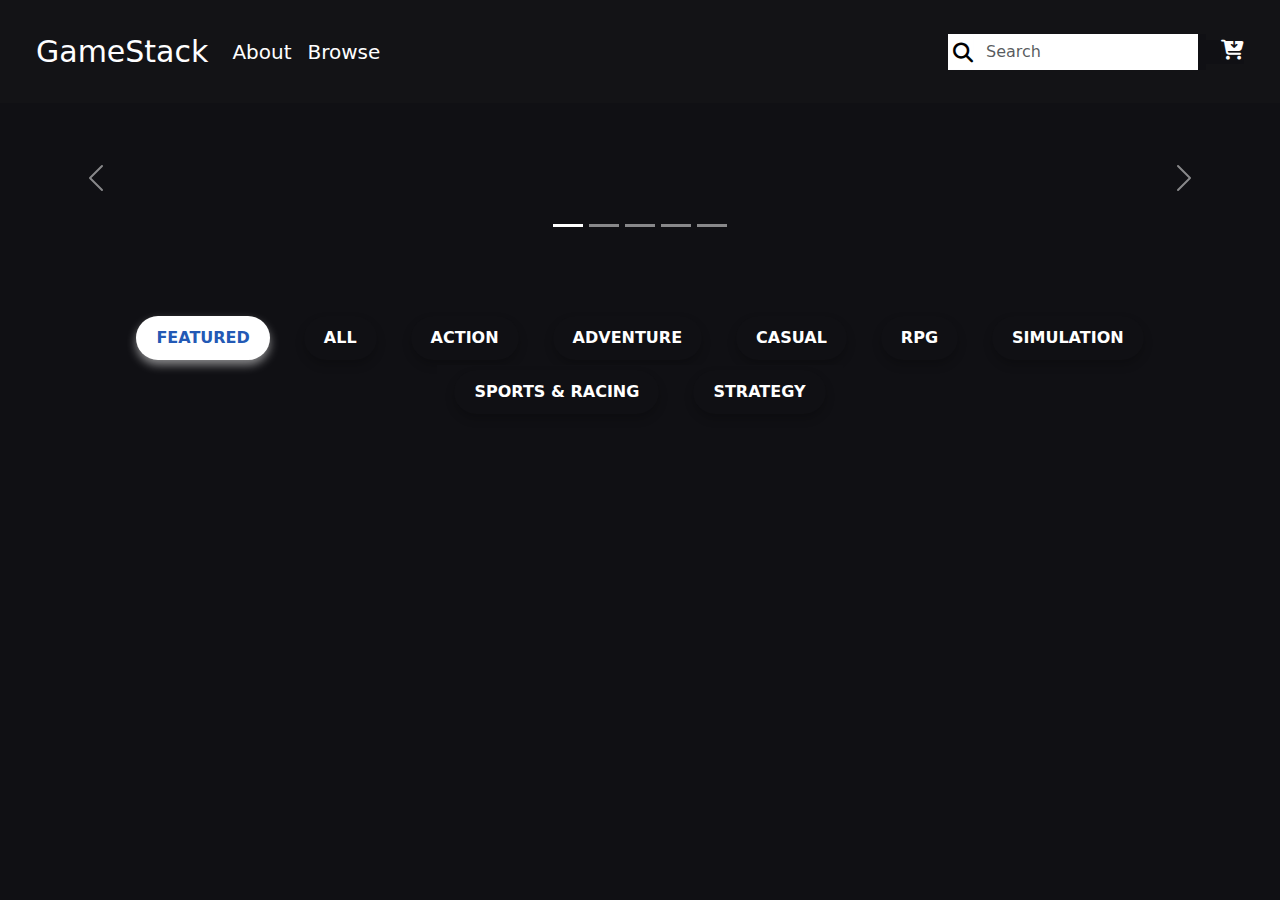
==== index.html @ 1883fba8 "Categories Navbar Completed" ====
<!DOCTYPE html>
<html lang="en">
<head>
    <meta charset="UTF-8">
    <meta name="viewport" content="width=device-width, initial-scale=1.0">
    <title>GameStack</title>
    <link rel="stylesheet" href="CSS/style.css">
    <link rel="stylesheet" href="CSS/media.css">
    <link href="https://cdn.jsdelivr.net/npm/bootstrap@5.3.3/dist/css/bootstrap.min.css" rel="stylesheet">
    <link rel="stylesheet" href="https://cdnjs.cloudflare.com/ajax/libs/font-awesome/6.7.2/css/all.min.css">

</head>
<body>
    <header>
        <div class="container-fluid">
            <div class="row">
                <div class="col-12 px-0">
                    <nav class="navbar navbar-expand-lg p-4">
                        <div class="container-fluid" id="nav-container">
                            <a class="navbar-brand" id="logo" href="#">GameStack</a>
                            <button class="navbar-toggler" type="button" data-bs-toggle="collapse" data-bs-target="#navbarSupportedContent">
                                <span><i class="fa-solid fa-bars"></i></span>
                            </button>
                            <div class="collapse navbar-collapse" id="navbarSupportedContent">
                                <ul class="navbar-nav me-auto mb-2 mb-lg-0">
                                    <li class="nav-item">
                                        <a class="nav-link" href="#">About</a>
                                    </li>
                                    <li class="nav-item">
                                        <a class="nav-link" href="#">Browse</a>
                                    </li>
                                </ul>
                                <ul class="navbar-nav ms-auto mb-2 mb-lg-0 d-flex align-items-center" id="nav-right">
                                    <li class="nav-item">
                                        <form class="d-flex" role="search">
                                            <button id="search-icon"><i class="fa-solid fa-magnifying-glass mt-2"></i></button>
                                            <input id="search-bar" class="form-control me-2" type="search" placeholder="Search">
                                        </form>
                                    </li>
                                    <li class="nav-item custom-cart-icon">
                                        <i class="fa-solid fa-cart-arrow-down" id="cart-icon"></i>
                                    </li>
                                </ul>
                            </div>
                        </div>
                    </nav>
                </div>
            </div>
        </div>
    </header>  
    <section>
        <div class="container-fluid px-0 pb-5">
            <div id="carouselExampleIndicators" class="carousel slide" data-bs-ride="carousel">
                <div class="carousel-indicators">
                    <button type="button" data-bs-target="#carouselExampleIndicators" data-bs-slide-to="0" class="active"></button>
                    <button type="button" data-bs-target="#carouselExampleIndicators" data-bs-slide-to="1" ></button>
                    <button type="button" data-bs-target="#carouselExampleIndicators" data-bs-slide-to="2" ></button>
                    <button type="button" data-bs-target="#carouselExampleIndicators" data-bs-slide-to="3" ></button>
                    <button type="button" data-bs-target="#carouselExampleIndicators" data-bs-slide-to="4" ></button>
                </div>
                <div class="carousel-inner">
                    <div class="carousel-item active">
                        <video src="Media/Videos/Uncharted4.mp4" class="d-block w-100" autoplay muted loop></video>
                    </div>
                    <div class="carousel-item">
                        <video src="Media/Videos/Cyberpunk_2077.mp4" class="d-block w-100" autoplay muted loop></video>
                    </div>
                    <div class="carousel-item">
                        <video src="Media/Videos/GOW_Ragnarok.mp4" class="d-block w-100" autoplay muted loop></video>
                    </div>
                    <div class="carousel-item">
                        <video src="Media/Videos/Last_Of_Us_2.mp4" class="d-block w-100" autoplay muted loop></video>
                    </div>
                    <div class="carousel-item">
                        <img src="Media/Images/GTA6.png" class="d-block w-100" alt="GTA 6 Image">
                    </div>
                </div>
                <button class="carousel-control-prev" type="button" data-bs-target="#carouselExampleIndicators" data-bs-slide="prev">
                    <span class="carousel-control-prev-icon" aria-hidden="true"></span>
                    <span class="visually-hidden">Previous</span>
                </button>
                <button class="carousel-control-next" type="button" data-bs-target="#carouselExampleIndicators" data-bs-slide="next">
                    <span class="carousel-control-next-icon" aria-hidden="true"></span>
                    <span class="visually-hidden">Next</span>
                </button>
            </div>
        </div>
    </section>  
    <nav class="navbar2">
        <div class="container-fluid">
            <div class="container">
                <div class="row justify-content-center">
                    <div class="col-auto">
                        <button class="nav-button active">FEATURED</button>
                    </div>
                    <div class="col-auto">
                        <button class="nav-button">ALL</button>
                    </div>
                    <div class="col-auto">
                        <button class="nav-button">ACTION</button>
                    </div>
                    <div class="col-auto">
                        <button class="nav-button">ADVENTURE</button>
                    </div>
                    <div class="col-auto">
                        <button class="nav-button">CASUAL</button>
                    </div>
                    <div class="col-auto">
                        <button class="nav-button">RPG</button>
                    </div>
                    <div class="col-auto">
                        <button class="nav-button">SIMULATION</button>
                    </div>
                    <div class="col-auto">
                        <button class="nav-button">SPORTS & RACING</button>
                    </div>
                    <div class="col-auto">
                        <button class="nav-button">STRATEGY</button>
                    </div>
                </div>
            </div>
        </div>
    </nav>    
</body>

<script src="https://cdn.jsdelivr.net/npm/@popperjs/core@2.11.8/dist/umd/popper.min.js"></script>
<script src="https://cdn.jsdelivr.net/npm/bootstrap@5.3.3/dist/js/bootstrap.min.js"></script>
</html>
---- CSS/style.css ----
*{
    margin: 0;
    padding: 0;
    box-sizing: border-box;
    background-color:#101014 ;
}

body{
    background-color: #101014;
}

.navbar{
    background-color: #131316;
    color:#FEFEFF;
}

#nav-container {
    background-color: #131316; 
    color: #FEFEFF; 
}

#navbarSupportedContent{
    background-color: #131316;
}

#navbarSupportedContent a{ 
    background-color: #131316;
}

.navbar a{
    color:#FEFEFF;
    font-size: 20px;
}

#nav-right{
    background-color: #131316;
}

/* .navbar-toggler.active {
    background-color: #333; 
    border: solid 1px #FEFEFF !important;
    border-radius: 5px; 
} */

.navbar-toggler i {
    color: #FEFEFF; 
}

form i{
    background-color: white;
}

form button{
    background-color: white;
}

#cart-icon{
    font-size: 20px;
    background-color: #131316;
    margin-left: 15px;
}

#logo{
    font-size: 30px;
    background-color: #131316;
}

#search-icon{
    font-size: 20px;
    border: solid 1px #FEFEFF;
    padding-bottom: 1px;
    padding-left: 4px;
}
#search-bar{
    border-radius: 0px;
    border: none;
}

.carousel-indicators {
    background: none; 
}

.navbar2 {
    padding: 10px 0;
}

.navbar2 .nav-button {
    border: none;
    border-radius: 50px;
    padding: 10px 20px;
    margin: 5px;
    color: white;
    font-weight: bold;
    cursor: pointer;
    box-shadow: 0px 5px 10px rgba(0, 0, 0, 0.2); 
    transition: all 0.3s ease;
}

.navbar2 .nav-button.active {
    background: white;
    color: #2359b5;
    box-shadow: 0px 5px 10px rgba(255, 255, 255, 0.5); 
}

.navbar2 .nav-button:hover {
    transform: scale(1.1); 
    box-shadow: 0px 8px 15px rgba(0, 0, 0, 0.3); 
}
---- CSS/media.css ----
@media (max-width: 991px) {
    .navbar-nav {
        display: flex;
        justify-content: space-between;
        width: 100%;
    }

    .custom-cart-icon {
        position: absolute;
        right: 20px; 
        top: 50%; 
        transform: translateY(-50%); 
    }

    .navbar-collapse {
        width: 100%;
    }

    #cart-icon {
        padding-top: 42px;
        padding-right: 28px;
        font-size: 20px;
    }
}
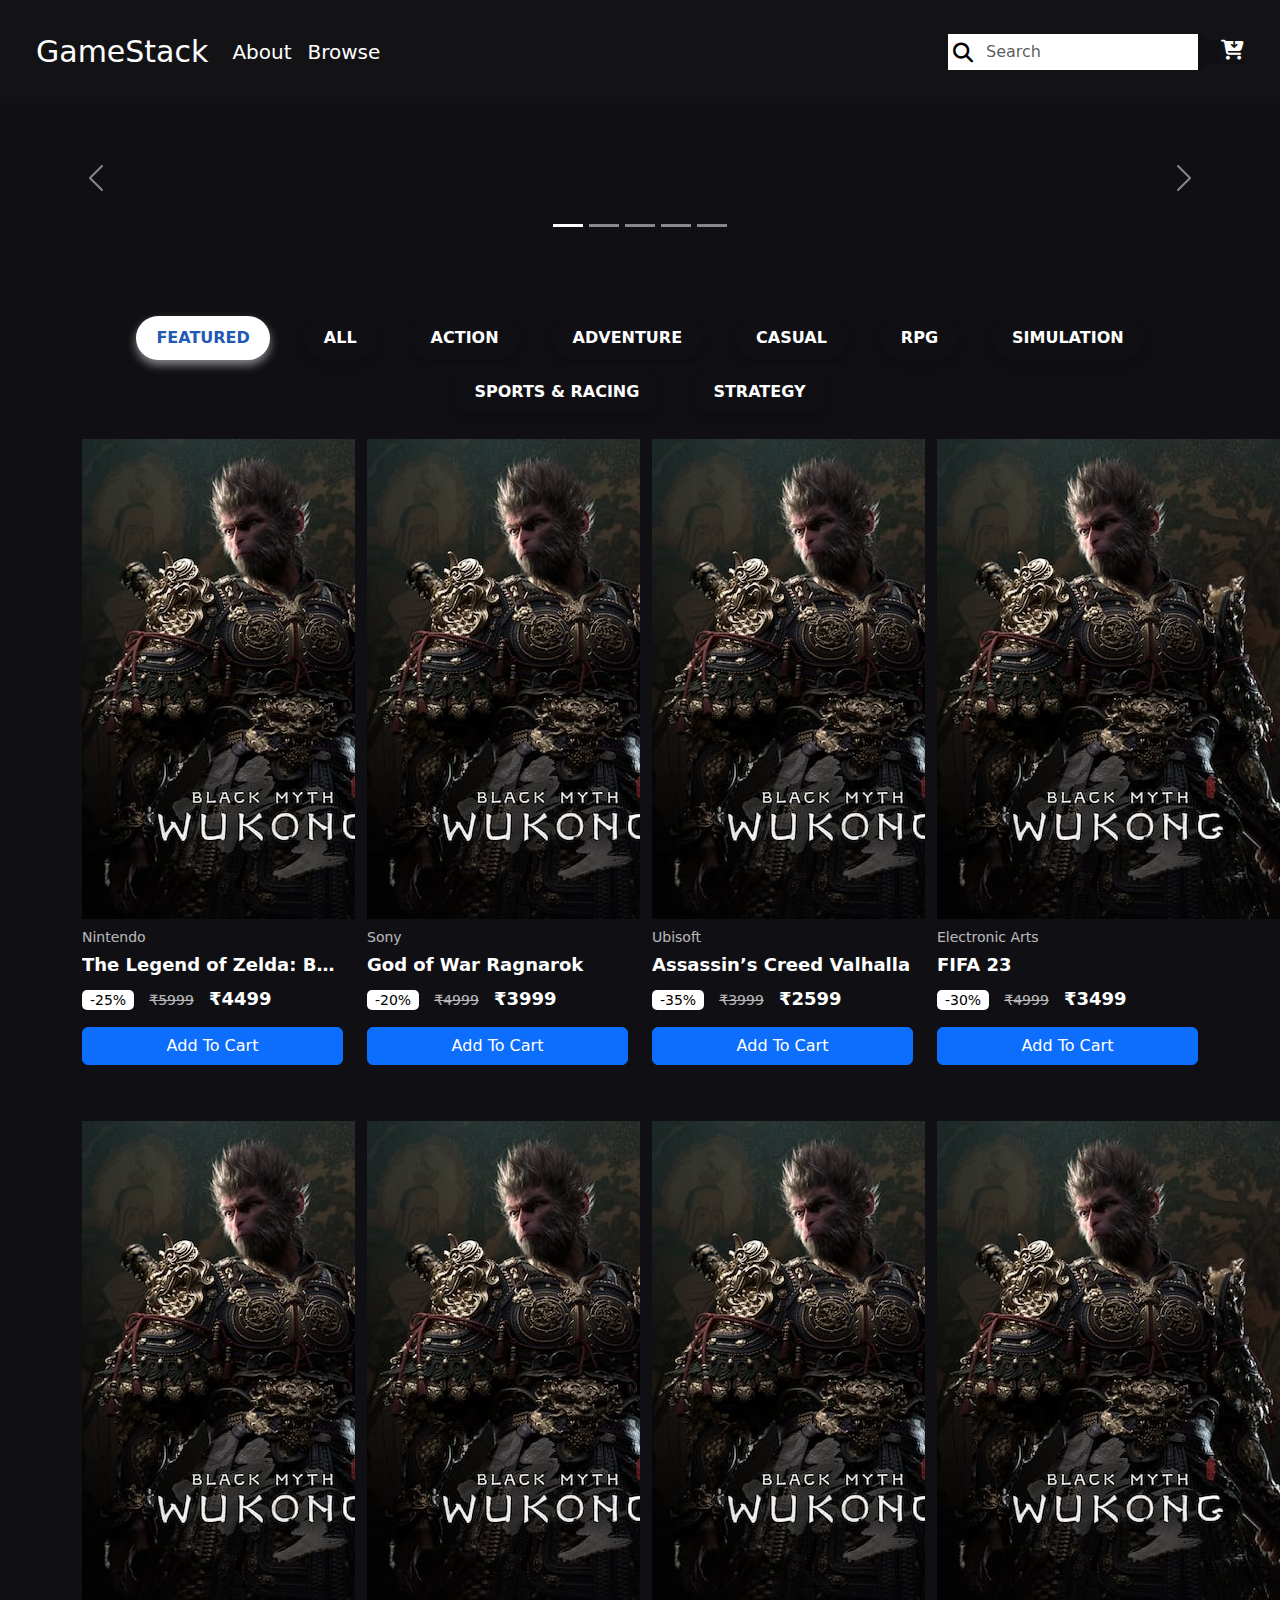
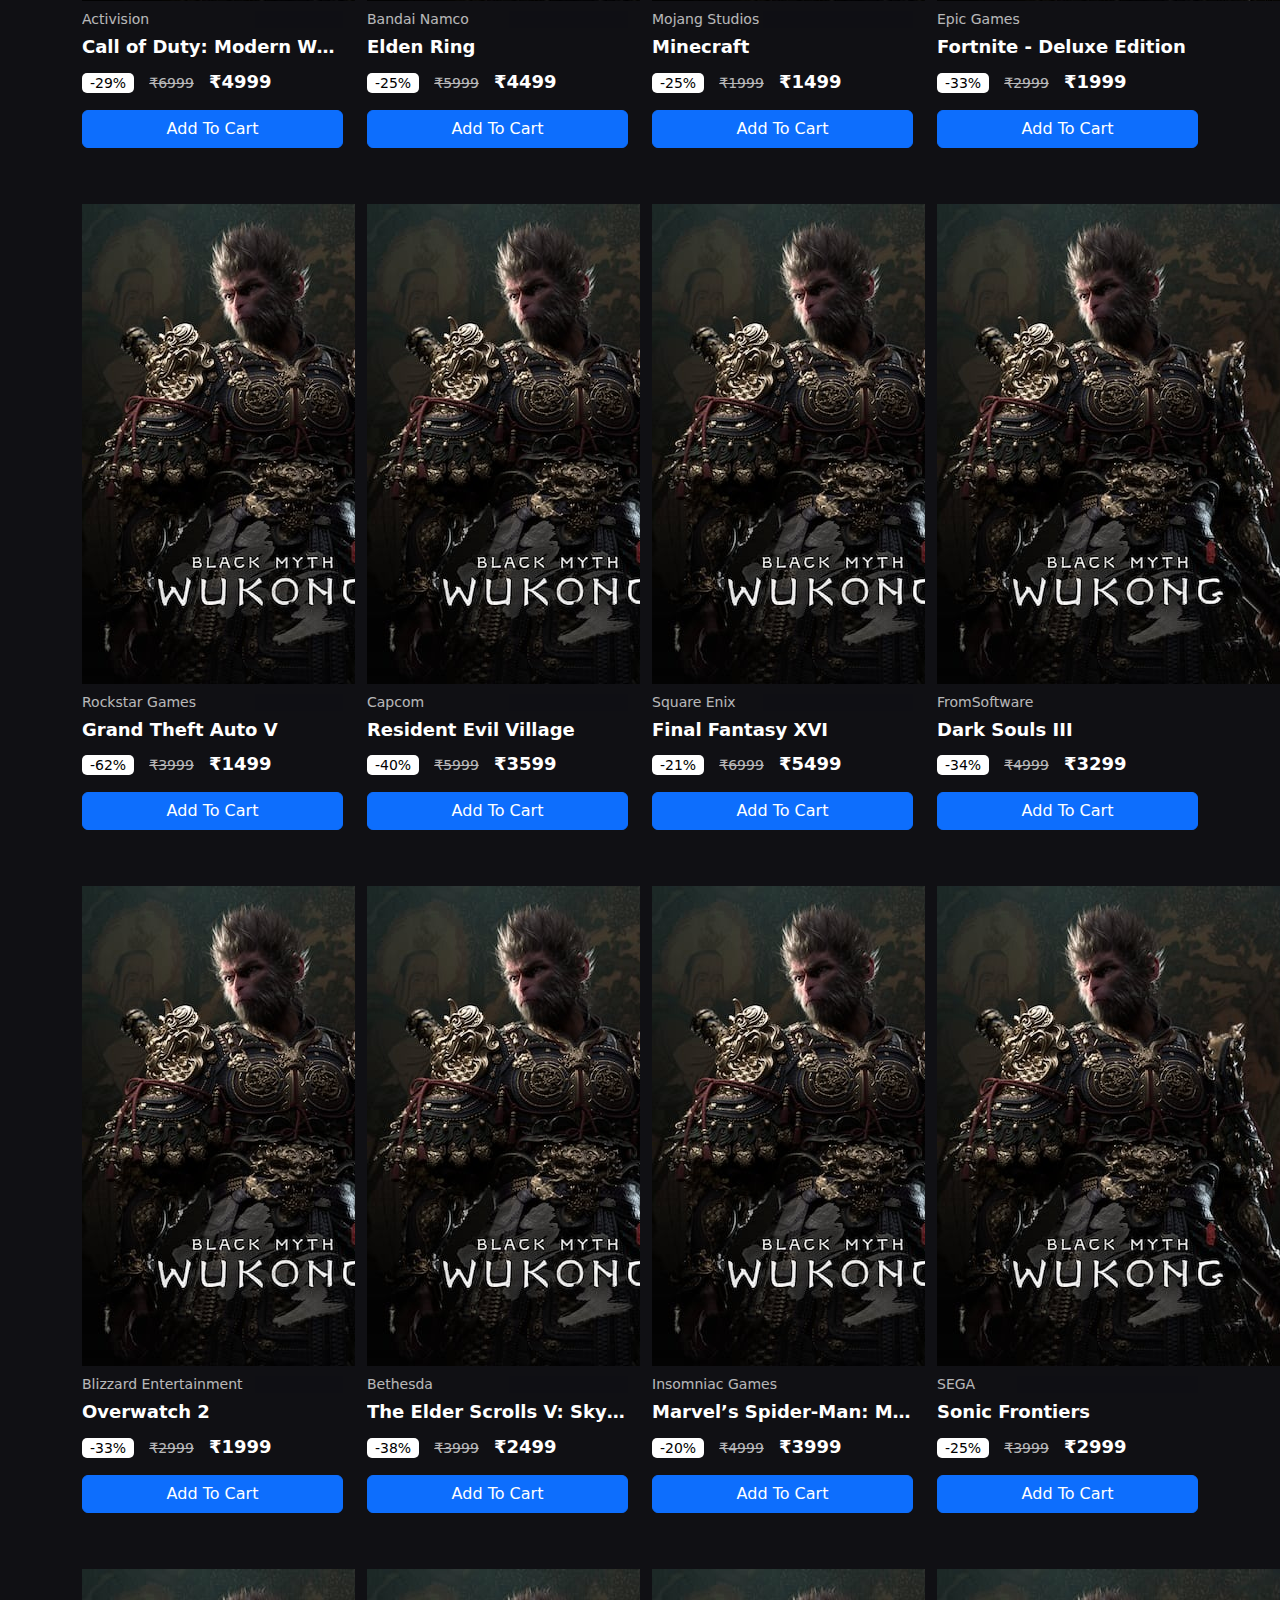
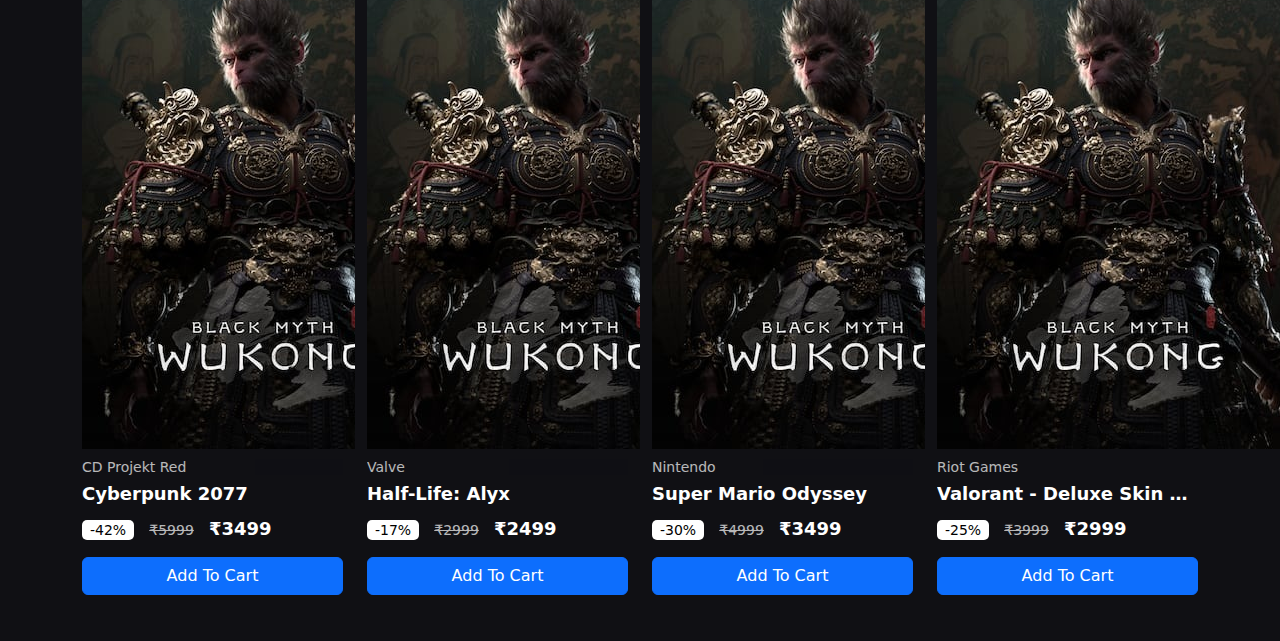
==== commit 1020bc8e: "Game cards added" ====
--- a/index.html
+++ b/index.html
@@ -121,8 +121,31 @@
             </div>
         </div>
     </nav>    
+    <main>
+        <div class="container-fluid">
+            <div class="container bg-light">
+                <div class="row justify-content-sm-start justify-content-center" id="game-cards-container">
+                    <!-- <div class="col-lg-3 col-sm-6 col-12 game-card">
+                        <img src="Media/Images/game1.jpg" alt="Black Myth Wukong Image" class="game-image">
+                        <h5 class="game-company">Game Science</h5>
+                        <h3 class="game-title">Black Myth Wukong is so bad game gendu</h3>
+                        <div class="price-info">
+                            <span class="discount-percentage">-50%</span>
+                            <span class="original-price">₹5,000</span>
+                            <span class="current-price">₹2,500</span>
+                        </div>
+                        <p>
+                            <button class="btn btn-primary btn-add-to-cart">Add To Cart</button>
+                        </p>
+                    </div> -->
+                </div> 
+            </div>
+        </div>
+    </main>
 </body>
 
 <script src="https://cdn.jsdelivr.net/npm/@popperjs/core@2.11.8/dist/umd/popper.min.js"></script>
 <script src="https://cdn.jsdelivr.net/npm/bootstrap@5.3.3/dist/js/bootstrap.min.js"></script>
+<script src="Data/items.js"></script>
+<script src="Script/script.js"></script>
 </html>--- a/CSS/style.css
+++ b/CSS/style.css
@@ -105,4 +105,66 @@
 .navbar2 .nav-button:hover {
     transform: scale(1.1); 
     box-shadow: 0px 8px 15px rgba(0, 0, 0, 0.3); 
-}+}
+
+.game-card {
+    text-align: left;
+    margin-bottom: 20px;
+    color: white;
+    padding: 10px;
+}
+
+.game-image {
+    width: 100%;
+    border-radius: 5px;
+}
+
+.game-company {
+    font-size: 14px;
+    opacity: 0.7;
+    margin-top: 10px;
+}
+
+.game-title {
+    white-space: nowrap;
+    font-size: 18px;
+    font-weight: 600;
+    overflow: hidden;
+    text-overflow: ellipsis;
+    margin: 5px 0;
+}
+
+.price-info {
+    margin-top: 10px;
+}
+
+.discount-percentage {
+    background-color: #ffffff;
+    color: rgb(0, 0, 0);
+    padding: 2px 8px;
+    border-radius: 5px;
+    font-size: 14px;
+    margin-right: 10px;
+}
+
+.original-price {
+    font-size: 14px;
+    opacity: 0.7;
+    margin-right: 10px;
+    text-decoration: line-through;
+}
+
+.current-price {
+    font-size: 18px;
+    font-weight: 700;
+}
+
+.btn-add-to-cart {
+    margin-top: 15px;
+    padding: 10px;
+    border-radius: 5px;
+    width: 100%; /* Makes the button take the full width */
+    text-align: center;
+    font-size: 16px;
+    font-weight: bold;
+}
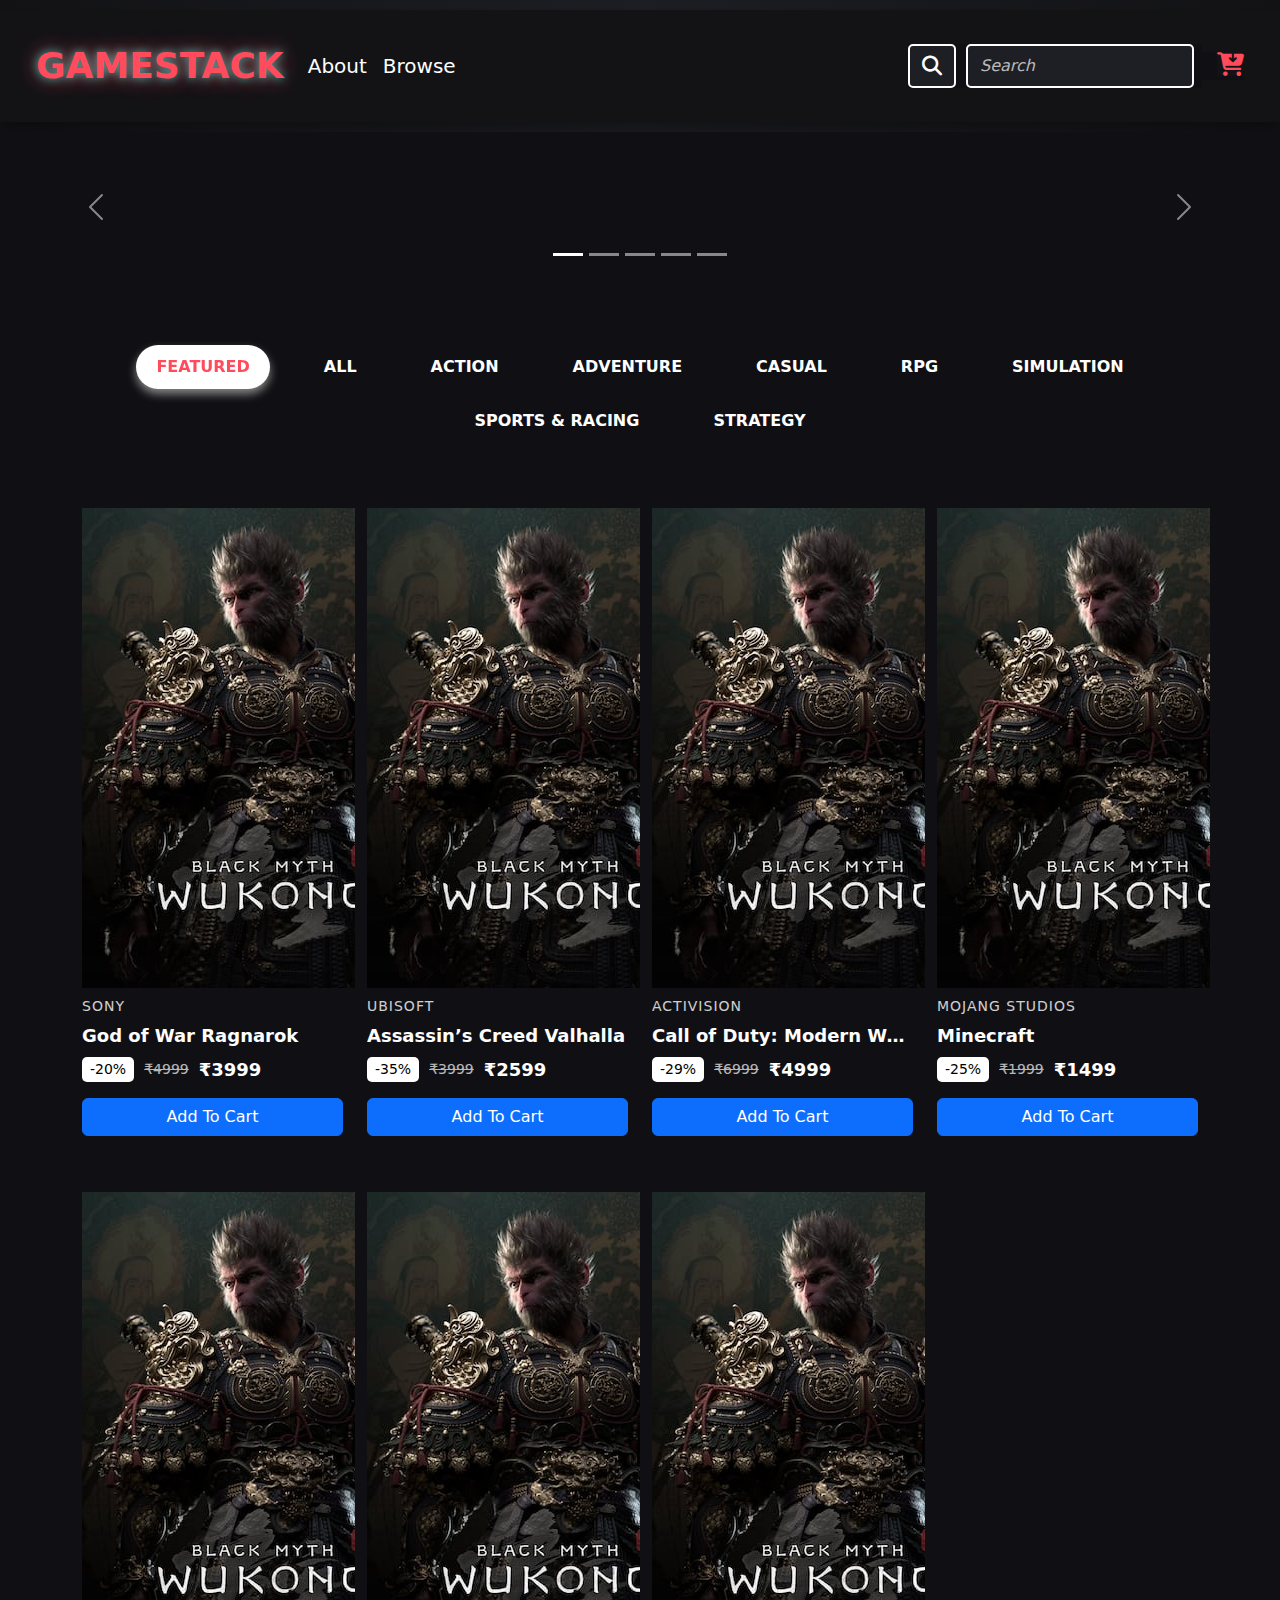
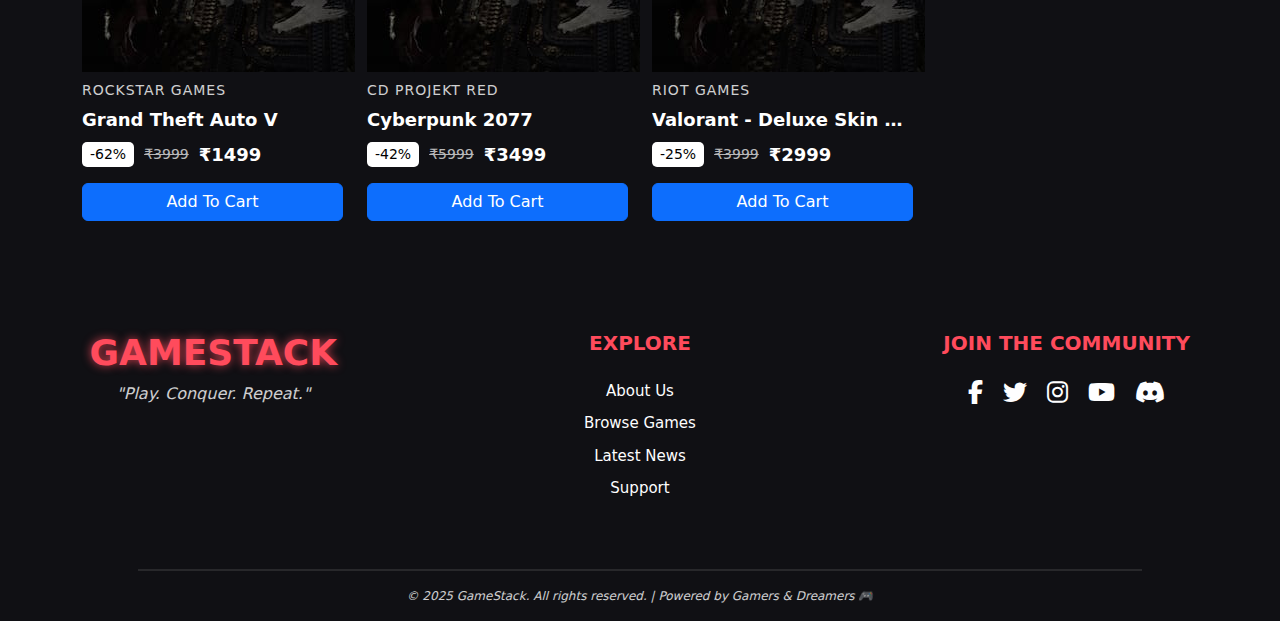
==== commit 27532add: "CSS upgraded" ====
--- a/index.html
+++ b/index.html
@@ -17,7 +17,7 @@
                 <div class="col-12 px-0">
                     <nav class="navbar navbar-expand-lg p-4">
                         <div class="container-fluid" id="nav-container">
-                            <a class="navbar-brand" id="logo" href="#">GameStack</a>
+                            <a class="navbar-brand" id="logo" href="#">GAMESTACK</a>
                             <button class="navbar-toggler" type="button" data-bs-toggle="collapse" data-bs-target="#navbarSupportedContent">
                                 <span><i class="fa-solid fa-bars"></i></span>
                             </button>
@@ -33,7 +33,7 @@
                                 <ul class="navbar-nav ms-auto mb-2 mb-lg-0 d-flex align-items-center" id="nav-right">
                                     <li class="nav-item">
                                         <form class="d-flex" role="search">
-                                            <button id="search-icon"><i class="fa-solid fa-magnifying-glass mt-2"></i></button>
+                                            <i class="fa-solid fa-magnifying-glass"></i>
                                             <input id="search-bar" class="form-control me-2" type="search" placeholder="Search">
                                         </form>
                                     </li>
@@ -76,11 +76,11 @@
                     </div>
                 </div>
                 <button class="carousel-control-prev" type="button" data-bs-target="#carouselExampleIndicators" data-bs-slide="prev">
-                    <span class="carousel-control-prev-icon" aria-hidden="true"></span>
+                    <span class="carousel-control-prev-icon bg-transparent" aria-hidden="true"></span>
                     <span class="visually-hidden">Previous</span>
                 </button>
                 <button class="carousel-control-next" type="button" data-bs-target="#carouselExampleIndicators" data-bs-slide="next">
-                    <span class="carousel-control-next-icon" aria-hidden="true"></span>
+                    <span class="carousel-control-next-icon bg-transparent" aria-hidden="true"></span>
                     <span class="visually-hidden">Next</span>
                 </button>
             </div>
@@ -91,31 +91,31 @@
             <div class="container">
                 <div class="row justify-content-center">
                     <div class="col-auto">
-                        <button class="nav-button active">FEATURED</button>
+                        <button class="nav-button active" id="featured">FEATURED</button>
                     </div>
                     <div class="col-auto">
-                        <button class="nav-button">ALL</button>
+                        <button class="nav-button" id="all">ALL</button>
                     </div>
                     <div class="col-auto">
-                        <button class="nav-button">ACTION</button>
+                        <button class="nav-button" id="action">ACTION</button>
                     </div>
                     <div class="col-auto">
-                        <button class="nav-button">ADVENTURE</button>
+                        <button class="nav-button" id="adventure">ADVENTURE</button>
                     </div>
                     <div class="col-auto">
-                        <button class="nav-button">CASUAL</button>
+                        <button class="nav-button" id="casual">CASUAL</button>
                     </div>
                     <div class="col-auto">
-                        <button class="nav-button">RPG</button>
+                        <button class="nav-button" id="rpg">RPG</button>
                     </div>
                     <div class="col-auto">
-                        <button class="nav-button">SIMULATION</button>
+                        <button class="nav-button" id="simulation">SIMULATION</button>
                     </div>
                     <div class="col-auto">
-                        <button class="nav-button">SPORTS & RACING</button>
+                        <button class="nav-button" id="sports">SPORTS & RACING</button>
                     </div>
                     <div class="col-auto">
-                        <button class="nav-button">STRATEGY</button>
+                        <button class="nav-button" id="strategy">STRATEGY</button>
                     </div>
                 </div>
             </div>
@@ -142,6 +142,48 @@
             </div>
         </div>
     </main>
+    <footer class="footer">
+        <div class="container-fluid">
+            <div class="row text-center py-4">
+                <!-- Logo and Tagline -->
+                <div class="col-lg-4 col-md-6 mb-4">
+                    <h1 class="footer-logo">GameStack</h1>
+                    <p class="tagline">"Play. Conquer. Repeat."</p>
+                </div>
+    
+                <!-- Navigation Links -->
+                <div class="col-lg-4 col-md-6 mb-4">
+                    <h5 class="footer-heading">Explore</h5>
+                    <ul class="footer-links list-unstyled">
+                        <li><a href="#">About Us</a></li>
+                        <li><a href="#">Browse Games</a></li>
+                        <li><a href="#">Latest News</a></li>
+                        <li><a href="#">Support</a></li>
+                    </ul>
+                </div>
+    
+                <!-- Social Media -->
+                <div class="col-lg-4 col-md-12 mb-4">
+                    <h5 class="footer-heading">Join the Community</h5>
+                    <div class="social-icons d-flex justify-content-center">
+                        <a href="#"><i class="fab fa-facebook-f"></i></a>
+                        <a href="#"><i class="fab fa-twitter"></i></a>
+                        <a href="#"><i class="fab fa-instagram"></i></a>
+                        <a href="#"><i class="fab fa-youtube"></i></a>
+                        <a href="#"><i class="fab fa-discord"></i></a>
+                    </div>
+                </div>
+            </div>
+            <!-- Separator -->
+            <div class="footer-separator"></div>
+            <!-- Copyright -->
+            <div class="row text-center pt-3">
+                <div class="col-12">
+                    <p class="copyright">© 2025 GameStack. All rights reserved. | Powered by Gamers & Dreamers 🎮</p>
+                </div>
+            </div>
+        </div>
+    </footer>
 </body>
 
 <script src="https://cdn.jsdelivr.net/npm/@popperjs/core@2.11.8/dist/umd/popper.min.js"></script>
--- a/CSS/style.css
+++ b/CSS/style.css
@@ -7,11 +7,23 @@
 
 body{
     background-color: #101014;
+    font-family: 'Orbitron', sans-serif;
+    color: #FEFEFF;
+    overflow-x: hidden;
+}
+
+header {
+    background: linear-gradient(90deg, #131316, #1d1f24, #131316); /* Gradient background */
+    box-shadow: 0px 10px 20px rgba(0, 0, 0, 0.7); /* Shadow for depth */
+    padding: 10px 0; /* Space around header */
+    top: 0;
+    z-index: 1000; /* Ensure it stays on top */
 }
 
 .navbar{
     background-color: #131316;
     color:#FEFEFF;
+    box-shadow: 0 8px 15px rgba(0, 0, 0, 0.4);
 }
 
 #nav-container {
@@ -30,50 +42,116 @@
 .navbar a{
     color:#FEFEFF;
     font-size: 20px;
+    transition: color 0.3s ease, text-shadow 0.3s ease;
+}
+
+.navbar a:hover {
+    color: #ff4b5c;
+    text-shadow: 0 0 10px rgba(255, 75, 92, 0.8);
 }
 
 #nav-right{
     background-color: #131316;
 }
 
-/* .navbar-toggler.active {
+.navbar-toggler.active {
     background-color: #333; 
     border: solid 1px #FEFEFF !important;
     border-radius: 5px; 
-} */
+}
 
 .navbar-toggler i {
     color: #FEFEFF; 
-}
-
-form i{
-    background-color: white;
-}
-
-form button{
-    background-color: white;
+    transition: transform 0.3s ease;
+}
+
+.navbar-toggler i:hover {
+    transform: rotate(90deg);
 }
 
 #cart-icon{
+    font-size: 24px;
+    background-color: #131316;
+    color: #ff4b5c;
+    transition: transform 0.3s ease, color 0.3s ease;
+    margin-left: 15px;
+}
+
+#cart-icon:hover {
+    color: #00ffea;
+    transform: rotate(15deg);
+}
+
+#logo{
+    font-size: 36px;
+    font-weight: bold;
+    color: #ff4b5c;
+    background-color: #131316;
+    text-shadow: 0 0 20px rgba(255, 75, 92, 0.8), 0 0 10px rgba(0, 255, 234, 0.8);
+    animation: pulse 1.5s infinite; /* Glitch animation */
+}
+
+@keyframes glitch {
+    0% {
+        text-shadow: 2px 2px #00ffea, -2px -2px #ff4b5c;
+    }
+    50% {
+        text-shadow: -2px -2px #00ffea, 2px 2px #ff4b5c;
+    }
+    100% {
+        text-shadow: 2px 2px #00ffea, -2px -2px #ff4b5c;
+    }
+}
+
+form.d-flex {
+    display: flex;
+    align-items: center;
+    gap: 10px; 
+}
+
+form.d-flex .fa-magnifying-glass {
     font-size: 20px;
-    background-color: #131316;
-    margin-left: 15px;
-}
-
-#logo{
-    font-size: 30px;
-    background-color: #131316;
-}
-
-#search-icon{
-    font-size: 20px;
-    border: solid 1px #FEFEFF;
-    padding-bottom: 1px;
-    padding-left: 4px;
-}
-#search-bar{
-    border-radius: 0px;
-    border: none;
+    padding: 10px 12px; 
+    border: 2px solid #FEFEFF;
+    border-radius: 5px;
+    background-color: #1d1f24;
+    color: #FEFEFF;
+    cursor: pointer;
+    transition: background 0.3s ease, transform 0.3s ease, box-shadow 0.3s ease;
+    display: flex;
+    align-items: center;
+    justify-content: center;
+}
+
+
+form.d-flex .fa-magnifying-glass:hover {
+    background-color: #ff4b5c;
+    color: #fff;
+    transform: scale(1.1);
+    box-shadow: 0px 4px 10px rgba(255, 75, 92, 0.7);
+}
+
+#search-bar {
+    border-radius: 5px;
+    border: 2px solid #FEFEFF;
+    background: #1d1f24;
+    color: #FEFEFF;
+    padding: 8px 12px;
+    font-size: 16px;
+    transition: border-color 0.3s ease, box-shadow 0.3s ease;
+    flex-grow: 1; 
+}
+
+#search-bar::placeholder {
+    color: rgba(255, 255, 255, 0.7); 
+    font-style: italic;
+}
+
+#search-bar:focus {
+    outline: none;
+    border-color: #ff4b5c;
+    box-shadow: 0px 0px 10px rgba(255, 75, 92, 0.7);
+    background: #131316;
 }
 
 .carousel-indicators {
@@ -82,6 +160,9 @@
 
 .navbar2 {
     padding: 10px 0;
+    position: sticky;
+    top: 0;
+    z-index: 1000;
 }
 
 .navbar2 .nav-button {
@@ -92,19 +173,28 @@
     color: white;
     font-weight: bold;
     cursor: pointer;
-    box-shadow: 0px 5px 10px rgba(0, 0, 0, 0.2); 
     transition: all 0.3s ease;
+    backdrop-filter: blur(5px);
+    /* font-size: 1rem; */
+    /* letter-spacing: 1px; */
+    transition: all 0.3s ease, background 0.3s ease;
 }
 
 .navbar2 .nav-button.active {
     background: white;
-    color: #2359b5;
+    color: #ff4b5c;
     box-shadow: 0px 5px 10px rgba(255, 255, 255, 0.5); 
 }
 
 .navbar2 .nav-button:hover {
-    transform: scale(1.1); 
-    box-shadow: 0px 8px 15px rgba(0, 0, 0, 0.3); 
+    transform: scale(1.1);
+    background: rgba(255, 255, 255, 0.4);
+    box-shadow: 0px 10px 20px rgba(0, 0, 0, 0.4);
+}
+
+main {
+    color: white;
+    padding: 40px 0;
 }
 
 .game-card {
@@ -112,17 +202,28 @@
     margin-bottom: 20px;
     color: white;
     padding: 10px;
+    overflow: hidden;
+    /* box-shadow: 0 8px 15px rgba(0, 0, 0, 0.4); */
+    transition: transform 0.3s ease, box-shadow 0.3s ease;
+}
+
+.game-card:hover {
+    transform: translateY(-10px) scale(1.05);
+    /* box-shadow: 0 12px 20px rgba(0, 0, 0, 0.6); */
 }
 
 .game-image {
     width: 100%;
     border-radius: 5px;
+    border-bottom: 2px solid rgba(255, 255, 255, 0.2);
 }
 
 .game-company {
     font-size: 14px;
-    opacity: 0.7;
+    opacity: 0.8;
     margin-top: 10px;
+    text-transform: uppercase;
+    letter-spacing: 1px;
 }
 
 .game-title {
@@ -131,10 +232,12 @@
     font-weight: 600;
     overflow: hidden;
     text-overflow: ellipsis;
-    margin: 5px 0;
+    margin: 10px 0;
 }
 
 .price-info {
+    display: flex;
+    align-items: center;
     margin-top: 10px;
 }
 
@@ -168,3 +271,91 @@
     font-size: 16px;
     font-weight: bold;
 }
+
+/* Footer Styling */
+.footer {
+    background: linear-gradient(135deg, #131316, #1d1f24);
+    color: #FEFEFF;
+    font-size: 14px;
+    position: relative;
+    overflow: hidden;
+}
+
+.footer-logo {
+    font-size: 36px;
+    font-weight: bold;
+    color: #ff4b5c;
+    text-transform: uppercase;
+    text-shadow: 0 0 10px rgba(255, 75, 92, 0.8);
+    cursor:default;
+}
+
+.tagline {
+    font-size: 16px;
+    color: #fefeff;
+    opacity: 0.8;
+    font-style: italic;
+}
+
+.footer-heading {
+    font-size: 20px;
+    font-weight: bold;
+    margin-bottom: 20px;
+    text-transform: uppercase;
+    color: #ff4b5c;
+    cursor:default;
+}
+
+.footer-links a {
+    color: #FEFEFF;
+    text-decoration: none;
+    display: inline-block;
+    margin: 5px 0;
+    transition: color 0.3s ease, transform 0.3s ease;
+    font-size: 15px;
+}
+
+.footer-links a:hover {
+    color: #ff4b5c;
+    transform: translateX(10px);
+}
+
+.social-icons a {
+    color: #FEFEFF;
+    font-size: 24px;
+    margin: 0 10px;
+    transition: transform 0.3s ease, color 0.3s ease;
+}
+
+.social-icons a:hover {
+    color: #ff4b5c;
+    transform: scale(1.2);
+}
+
+.footer-separator {
+    width: 80%;
+    height: 2px;
+    background: rgba(255, 255, 255, 0.1);
+    margin: 0 auto;
+}
+
+.copyright {
+    font-size: 12px;
+    color: #FEFEFF;
+    opacity: 0.8;
+    font-style: italic;
+}
+
+.footer-logo:hover {
+    animation: pulse 1.5s infinite;
+}
+
+@keyframes pulse {
+    0%, 100% {
+        text-shadow: 0 0 10px rgba(255, 75, 92, 0.8), 0 0 20px rgba(255, 75, 92, 0.6);
+    }
+    50% {
+        text-shadow: 0 0 20px rgba(255, 75, 92, 1), 0 0 30px rgba(255, 75, 92, 0.8);
+    }
+}
+
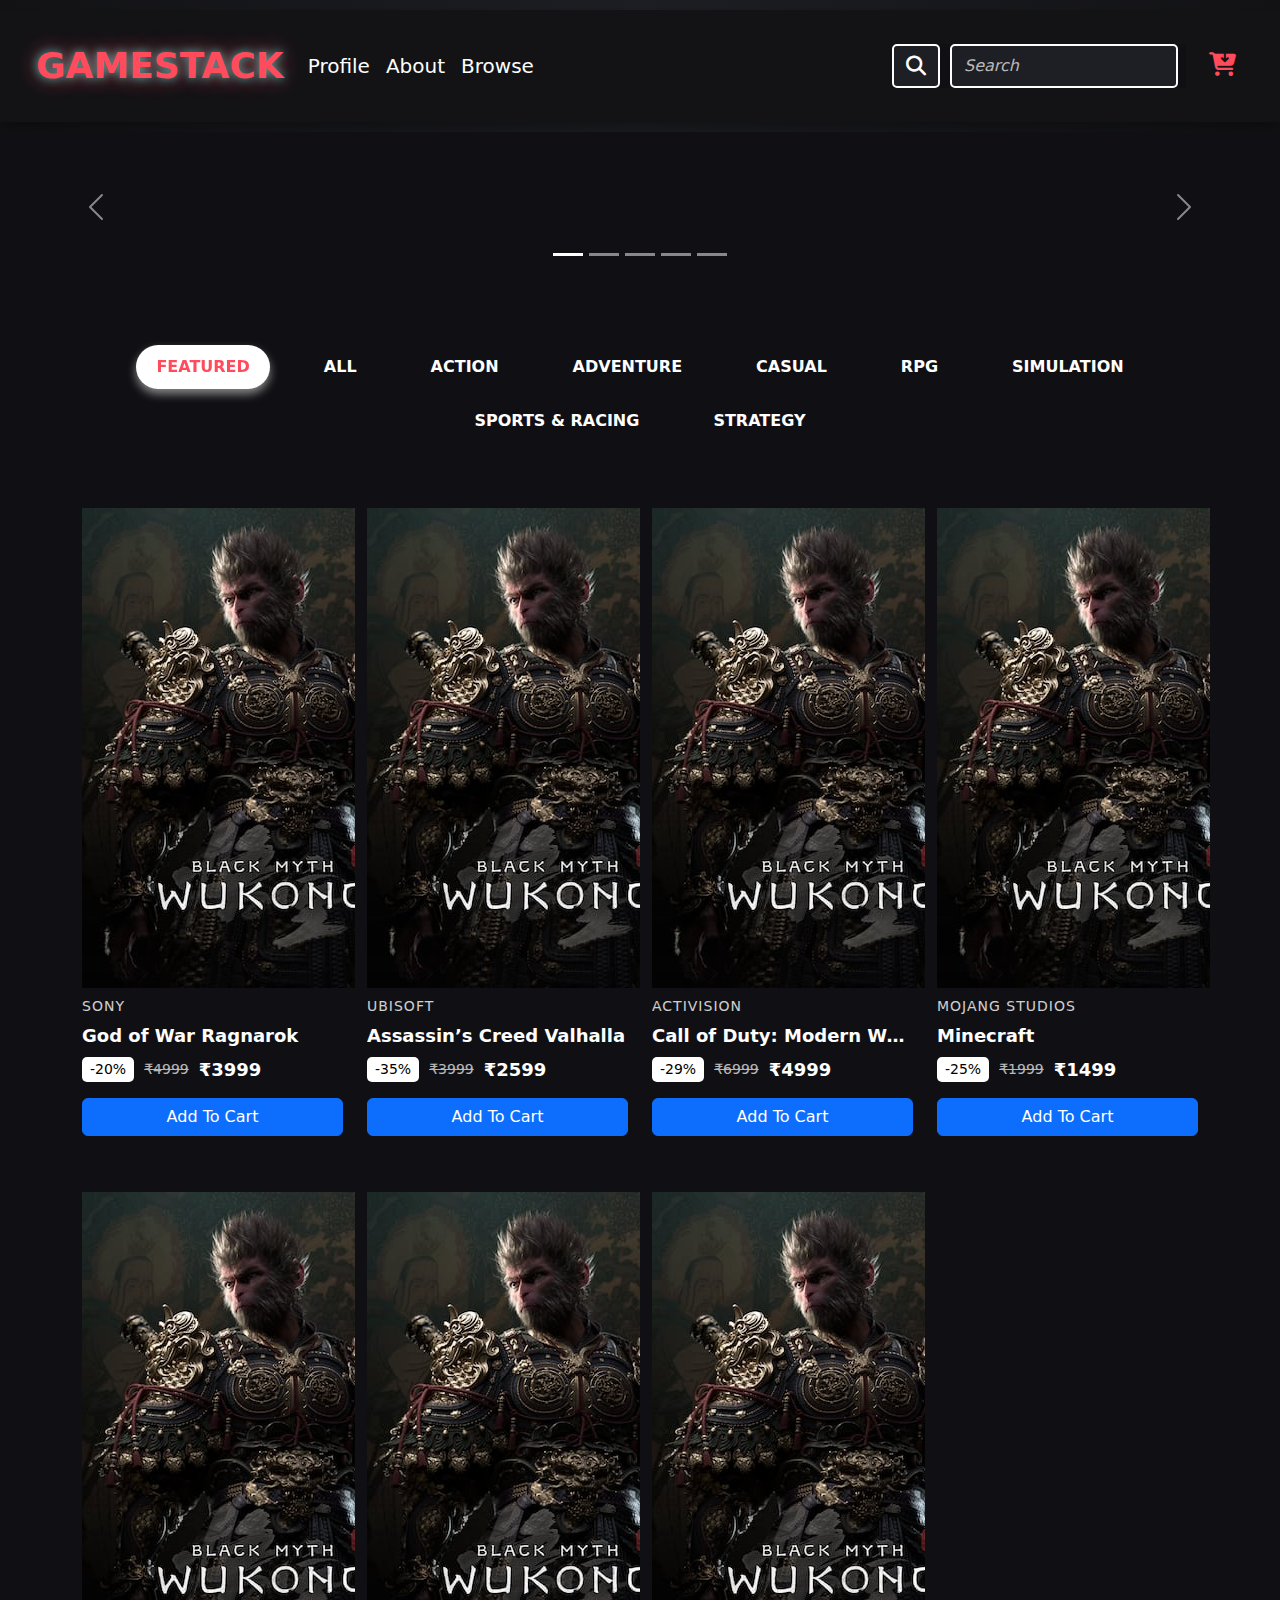
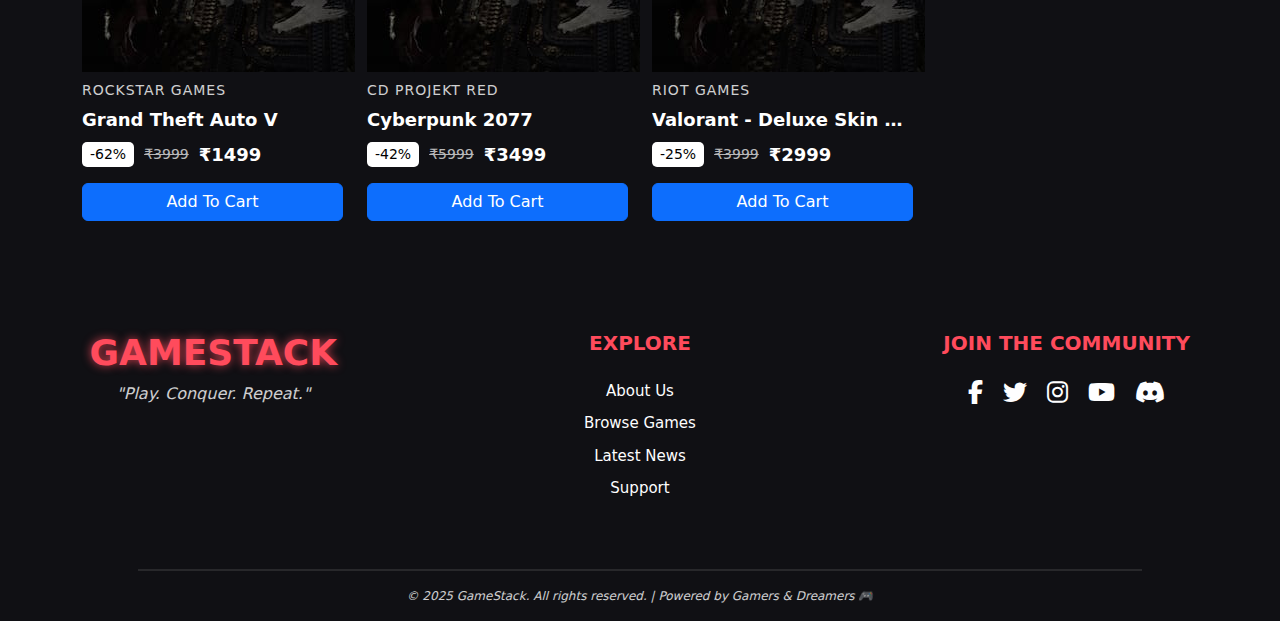
==== commit aa78667f: "Cart Completed" ====
--- a/index.html
+++ b/index.html
@@ -24,6 +24,9 @@
                             <div class="collapse navbar-collapse" id="navbarSupportedContent">
                                 <ul class="navbar-nav me-auto mb-2 mb-lg-0">
                                     <li class="nav-item">
+                                        <a class="nav-link" href="#">Profile</a>
+                                    </li>
+                                    <li class="nav-item">
                                         <a class="nav-link" href="#">About</a>
                                     </li>
                                     <li class="nav-item">
@@ -38,7 +41,9 @@
                                         </form>
                                     </li>
                                     <li class="nav-item custom-cart-icon">
-                                        <i class="fa-solid fa-cart-arrow-down" id="cart-icon"></i>
+                                        <a class="nav-link" href="Pages/cart.html">
+                                            <i class="fa-solid fa-cart-arrow-down" id="cart-icon"></i>
+                                        </a>
                                     </li>
                                 </ul>
                             </div>
@@ -190,4 +195,5 @@
 <script src="https://cdn.jsdelivr.net/npm/bootstrap@5.3.3/dist/js/bootstrap.min.js"></script>
 <script src="Data/items.js"></script>
 <script src="Script/script.js"></script>
+
 </html>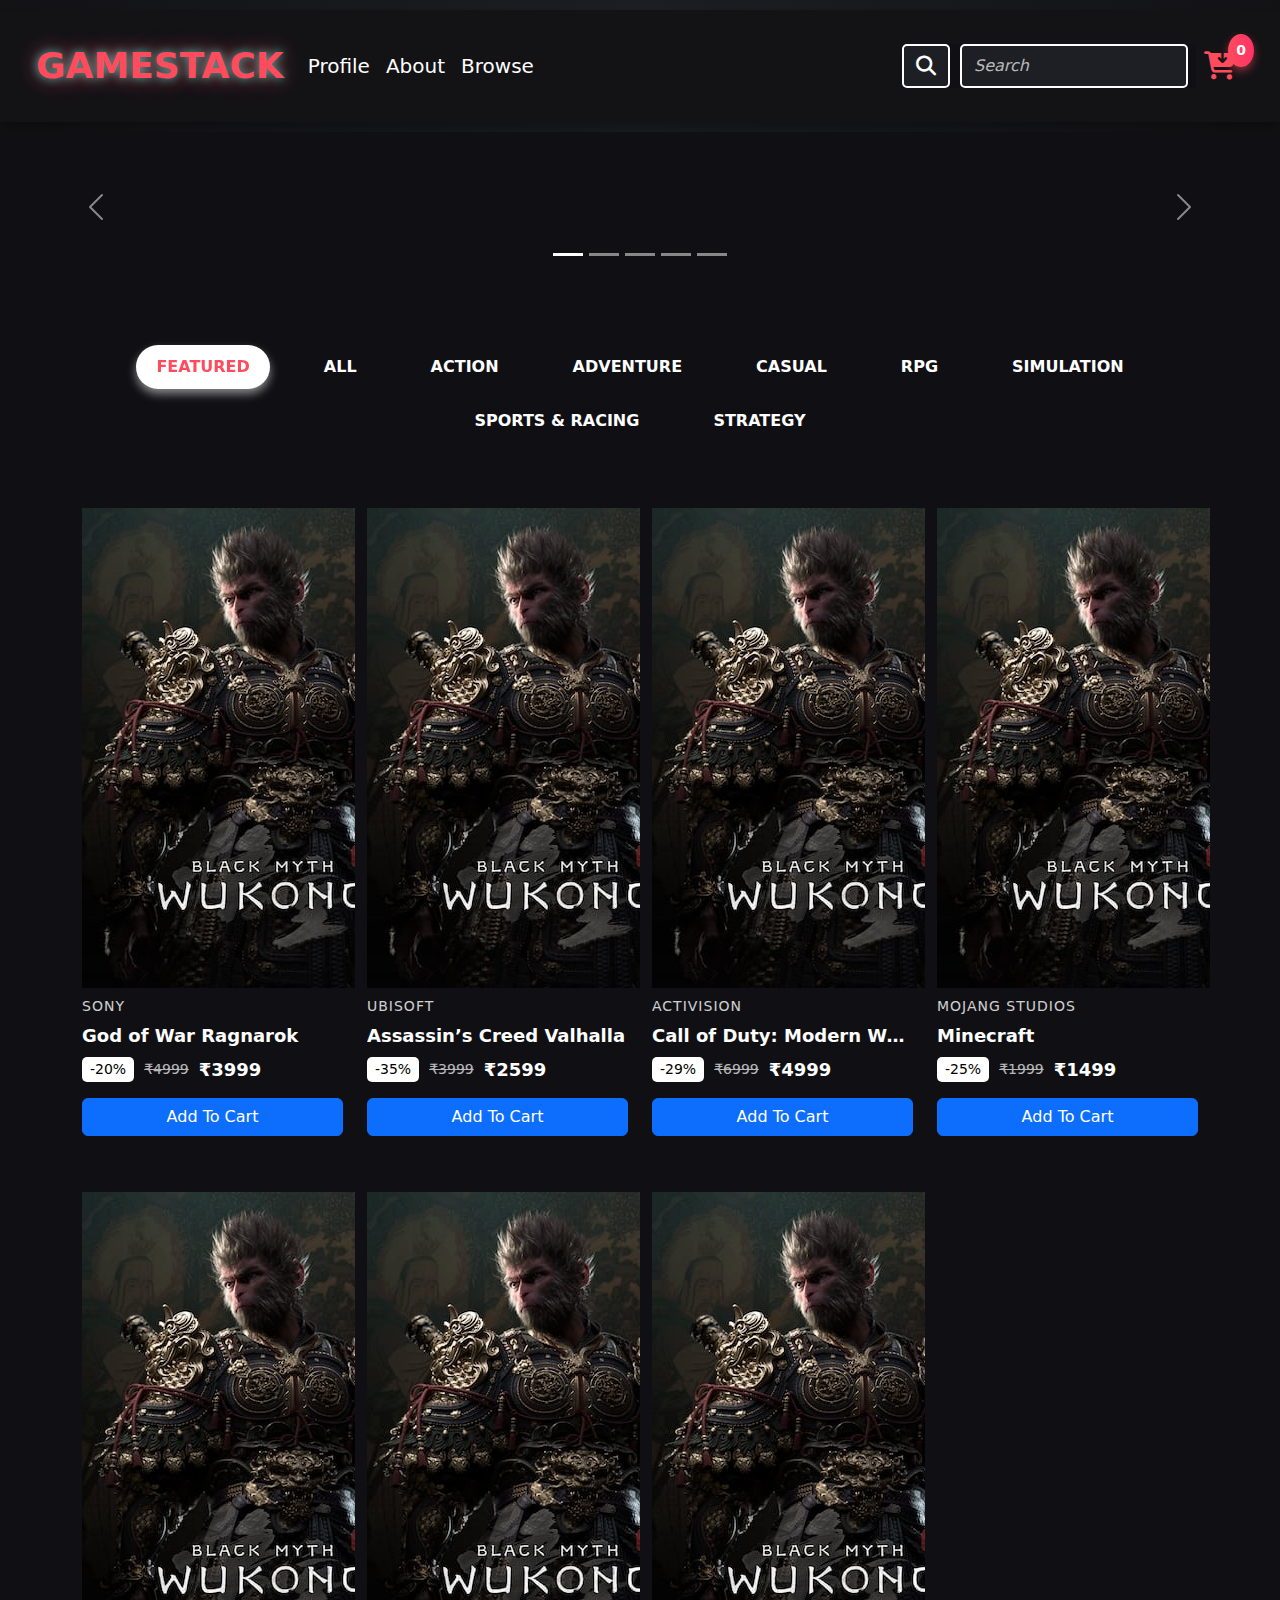
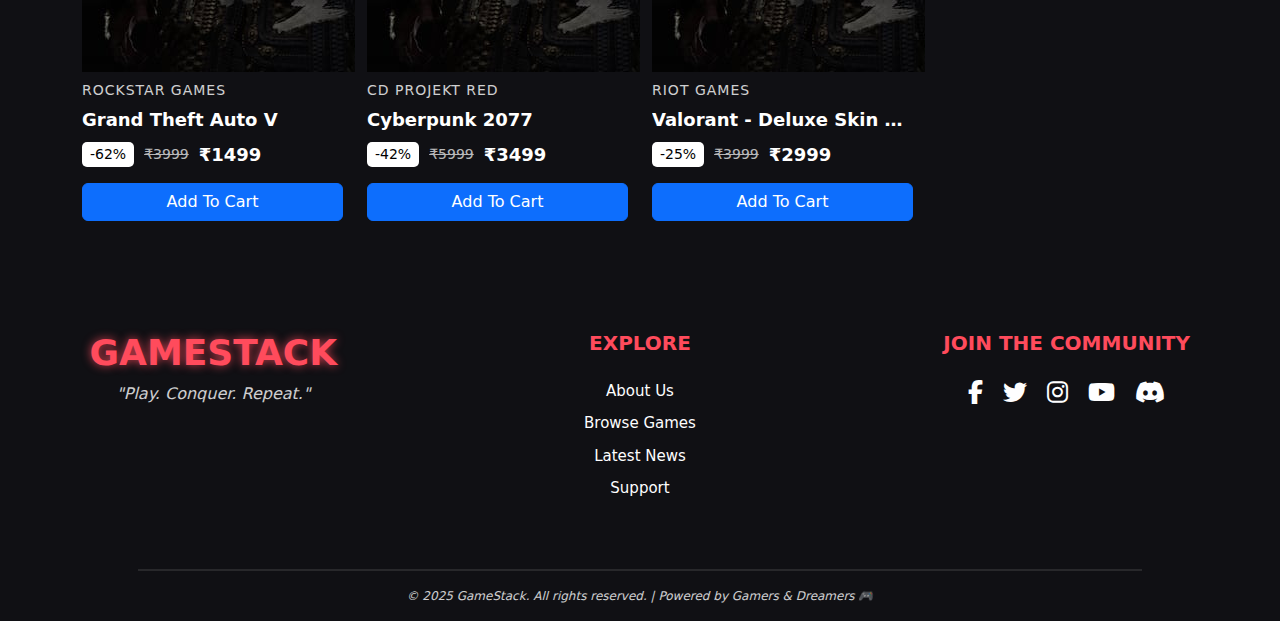
==== commit a1798f4e: "Added Cart Count Updation" ====
--- a/index.html
+++ b/index.html
@@ -43,6 +43,7 @@
                                     <li class="nav-item custom-cart-icon">
                                         <a class="nav-link" href="Pages/cart.html">
                                             <i class="fa-solid fa-cart-arrow-down" id="cart-icon"></i>
+                                            <span class="bag-item-count" id="cart-count">0</span>
                                         </a>
                                     </li>
                                 </ul>
@@ -130,17 +131,18 @@
         <div class="container-fluid">
             <div class="container bg-light">
                 <div class="row justify-content-sm-start justify-content-center" id="game-cards-container">
-                    <!-- <div class="col-lg-3 col-sm-6 col-12 game-card">
+               <!-- <div class="col-lg-3 col-sm-6 col-12 game-card">
                         <img src="Media/Images/game1.jpg" alt="Black Myth Wukong Image" class="game-image">
                         <h5 class="game-company">Game Science</h5>
                         <h3 class="game-title">Black Myth Wukong is so bad game gendu</h3>
+                        <span class="game-description" style="display:none">Mast Game hai bhai</span>
                         <div class="price-info">
                             <span class="discount-percentage">-50%</span>
                             <span class="original-price">₹5,000</span>
                             <span class="current-price">₹2,500</span>
                         </div>
                         <p>
-                            <button class="btn btn-primary btn-add-to-cart">Add To Cart</button>
+                            <button class="btn btn-primary btn-add-to-cart" id="addToCart">Add To Cart</button>
                         </p>
                     </div> -->
                 </div> 
--- a/CSS/style.css
+++ b/CSS/style.css
@@ -69,18 +69,53 @@
     transform: rotate(90deg);
 }
 
-#cart-icon{
-    font-size: 24px;
-    background-color: #131316;
+#cart-icon {
+    font-size: 28px;
+    background-color: transparent;
     color: #ff4b5c;
     transition: transform 0.3s ease, color 0.3s ease;
-    margin-left: 15px;
+    position: relative;
+    cursor: pointer;
 }
 
 #cart-icon:hover {
-    color: #00ffea;
-    transform: rotate(15deg);
-}
+    color: #ff4b5c;
+    transform: scale(1.1);
+}
+
+.bag-item-count {
+    position: absolute;
+    top: -10px;
+    right: -10px;
+    background: linear-gradient(90deg, #ff4b5c, #ff3366);
+    color: #FEFEFF;
+    font-size: 14px;
+    font-weight: bold;
+    padding: 6px 8px;
+    border-radius: 50%;
+    box-shadow: 0px 4px 8px rgba(255, 75, 92, 0.5);
+    transition: transform 0.3s ease;
+    z-index: 10;
+}
+
+.custom-cart-icon:hover .bag-item-count {
+    transform: scale(1.1);
+}
+
+.custom-cart-icon a {
+    text-decoration: none;
+    color: inherit;
+    display: flex;
+    align-items: center;
+    justify-content: center;
+    position: relative;
+    transition: color 0.3s ease;
+}
+
+.custom-cart-icon a:hover {
+    color: #ff4b5c;
+}
+
 
 #logo{
     font-size: 36px;
--- a/CSS/media.css
+++ b/CSS/media.css
@@ -17,9 +17,23 @@
     }
 
     #cart-icon {
-        padding-top: 42px;
+        padding-top: 0px;
         padding-right: 28px;
         font-size: 20px;
     }
+
+    .bag-item-count {
+        position: absolute;
+        right: 10px; 
+        background: linear-gradient(90deg, #ff4b5c, #ff3366);
+        color: #FEFEFF;
+        font-size: 14px;
+        font-weight: bold;
+        padding: 6px 8px;
+        border-radius: 50%;
+        box-shadow: 0px 4px 8px rgba(255, 75, 92, 0.5);
+        transition: transform 0.3s ease;
+        z-index: 10;
+    }
 }
 
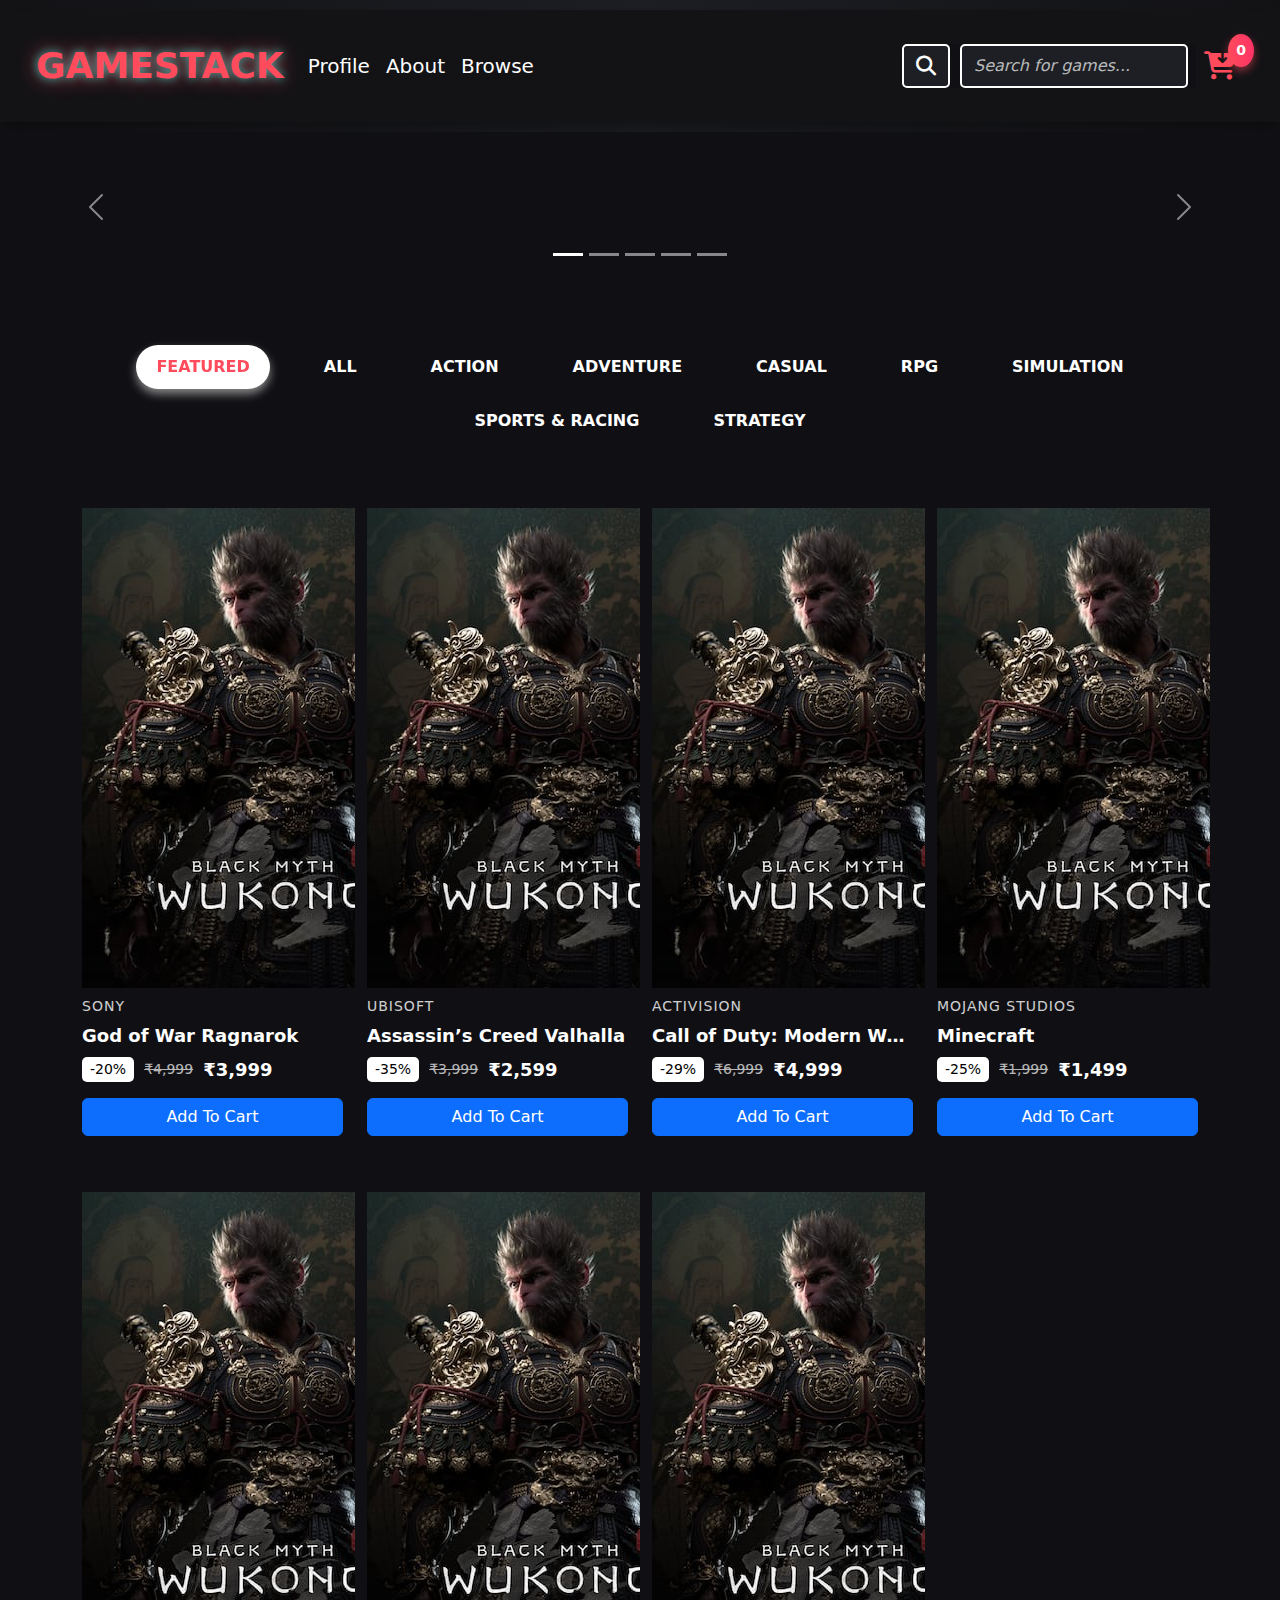
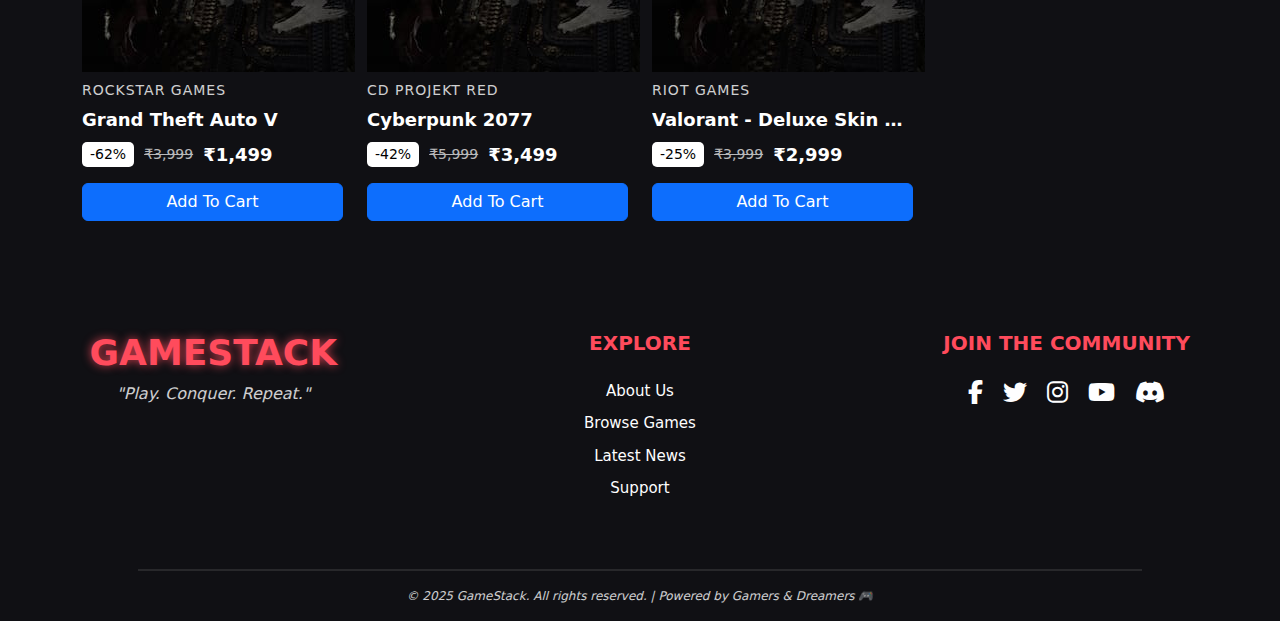
==== commit e7833c30: "added search feautre" ====
--- a/index.html
+++ b/index.html
@@ -6,9 +6,8 @@
     <title>GameStack</title>
     <link rel="stylesheet" href="CSS/style.css">
     <link rel="stylesheet" href="CSS/media.css">
-    <link href="https://cdn.jsdelivr.net/npm/bootstrap@5.3.3/dist/css/bootstrap.min.css" rel="stylesheet">
+    <link rel="stylesheet" href="https://cdn.jsdelivr.net/npm/bootstrap@5.3.3/dist/css/bootstrap.min.css">
     <link rel="stylesheet" href="https://cdnjs.cloudflare.com/ajax/libs/font-awesome/6.7.2/css/all.min.css">
-
 </head>
 <body>
     <header>
@@ -17,7 +16,7 @@
                 <div class="col-12 px-0">
                     <nav class="navbar navbar-expand-lg p-4">
                         <div class="container-fluid" id="nav-container">
-                            <a class="navbar-brand" id="logo" href="#">GAMESTACK</a>
+                            <a class="navbar-brand" id="logo" href="index.html">GAMESTACK</a>
                             <button class="navbar-toggler" type="button" data-bs-toggle="collapse" data-bs-target="#navbarSupportedContent">
                                 <span><i class="fa-solid fa-bars"></i></span>
                             </button>
@@ -27,17 +26,17 @@
                                         <a class="nav-link" href="#">Profile</a>
                                     </li>
                                     <li class="nav-item">
-                                        <a class="nav-link" href="#">About</a>
-                                    </li>
-                                    <li class="nav-item">
-                                        <a class="nav-link" href="#">Browse</a>
+                                        <a class="nav-link" href="Pages/about.html">About</a>
+                                    </li>
+                                    <li class="nav-item">
+                                        <a class="nav-link" href="#navbar2">Browse</a>
                                     </li>
                                 </ul>
                                 <ul class="navbar-nav ms-auto mb-2 mb-lg-0 d-flex align-items-center" id="nav-right">
                                     <li class="nav-item">
                                         <form class="d-flex" role="search">
                                             <i class="fa-solid fa-magnifying-glass"></i>
-                                            <input id="search-bar" class="form-control me-2" type="search" placeholder="Search">
+                                            <input id="search-bar" class="form-control me-2" type="search" placeholder="Search for games...">
                                         </form>
                                     </li>
                                     <li class="nav-item custom-cart-icon">
@@ -92,7 +91,7 @@
             </div>
         </div>
     </section>  
-    <nav class="navbar2">
+    <nav class="navbar2" id="navbar2">
         <div class="container-fluid">
             <div class="container">
                 <div class="row justify-content-center">
@@ -162,8 +161,8 @@
                 <div class="col-lg-4 col-md-6 mb-4">
                     <h5 class="footer-heading">Explore</h5>
                     <ul class="footer-links list-unstyled">
-                        <li><a href="#">About Us</a></li>
-                        <li><a href="#">Browse Games</a></li>
+                        <li><a href="/Pages/about.html">About Us</a></li>
+                        <li><a href="index.html">Browse Games</a></li>
                         <li><a href="#">Latest News</a></li>
                         <li><a href="#">Support</a></li>
                     </ul>
--- a/CSS/style.css
+++ b/CSS/style.css
@@ -5,6 +5,10 @@
     background-color:#101014 ;
 }
 
+html {
+    scroll-behavior: smooth;
+}
+
 body{
     background-color: #101014;
     font-family: 'Orbitron', sans-serif;
@@ -13,11 +17,11 @@
 }
 
 header {
-    background: linear-gradient(90deg, #131316, #1d1f24, #131316); /* Gradient background */
-    box-shadow: 0px 10px 20px rgba(0, 0, 0, 0.7); /* Shadow for depth */
-    padding: 10px 0; /* Space around header */
+    background: linear-gradient(90deg, #131316, #1d1f24, #131316);
+    box-shadow: 0px 10px 20px rgba(0, 0, 0, 0.7); 
+    padding: 10px 0; 
     top: 0;
-    z-index: 1000; /* Ensure it stays on top */
+    z-index: 1000; 
 }
 
 .navbar{
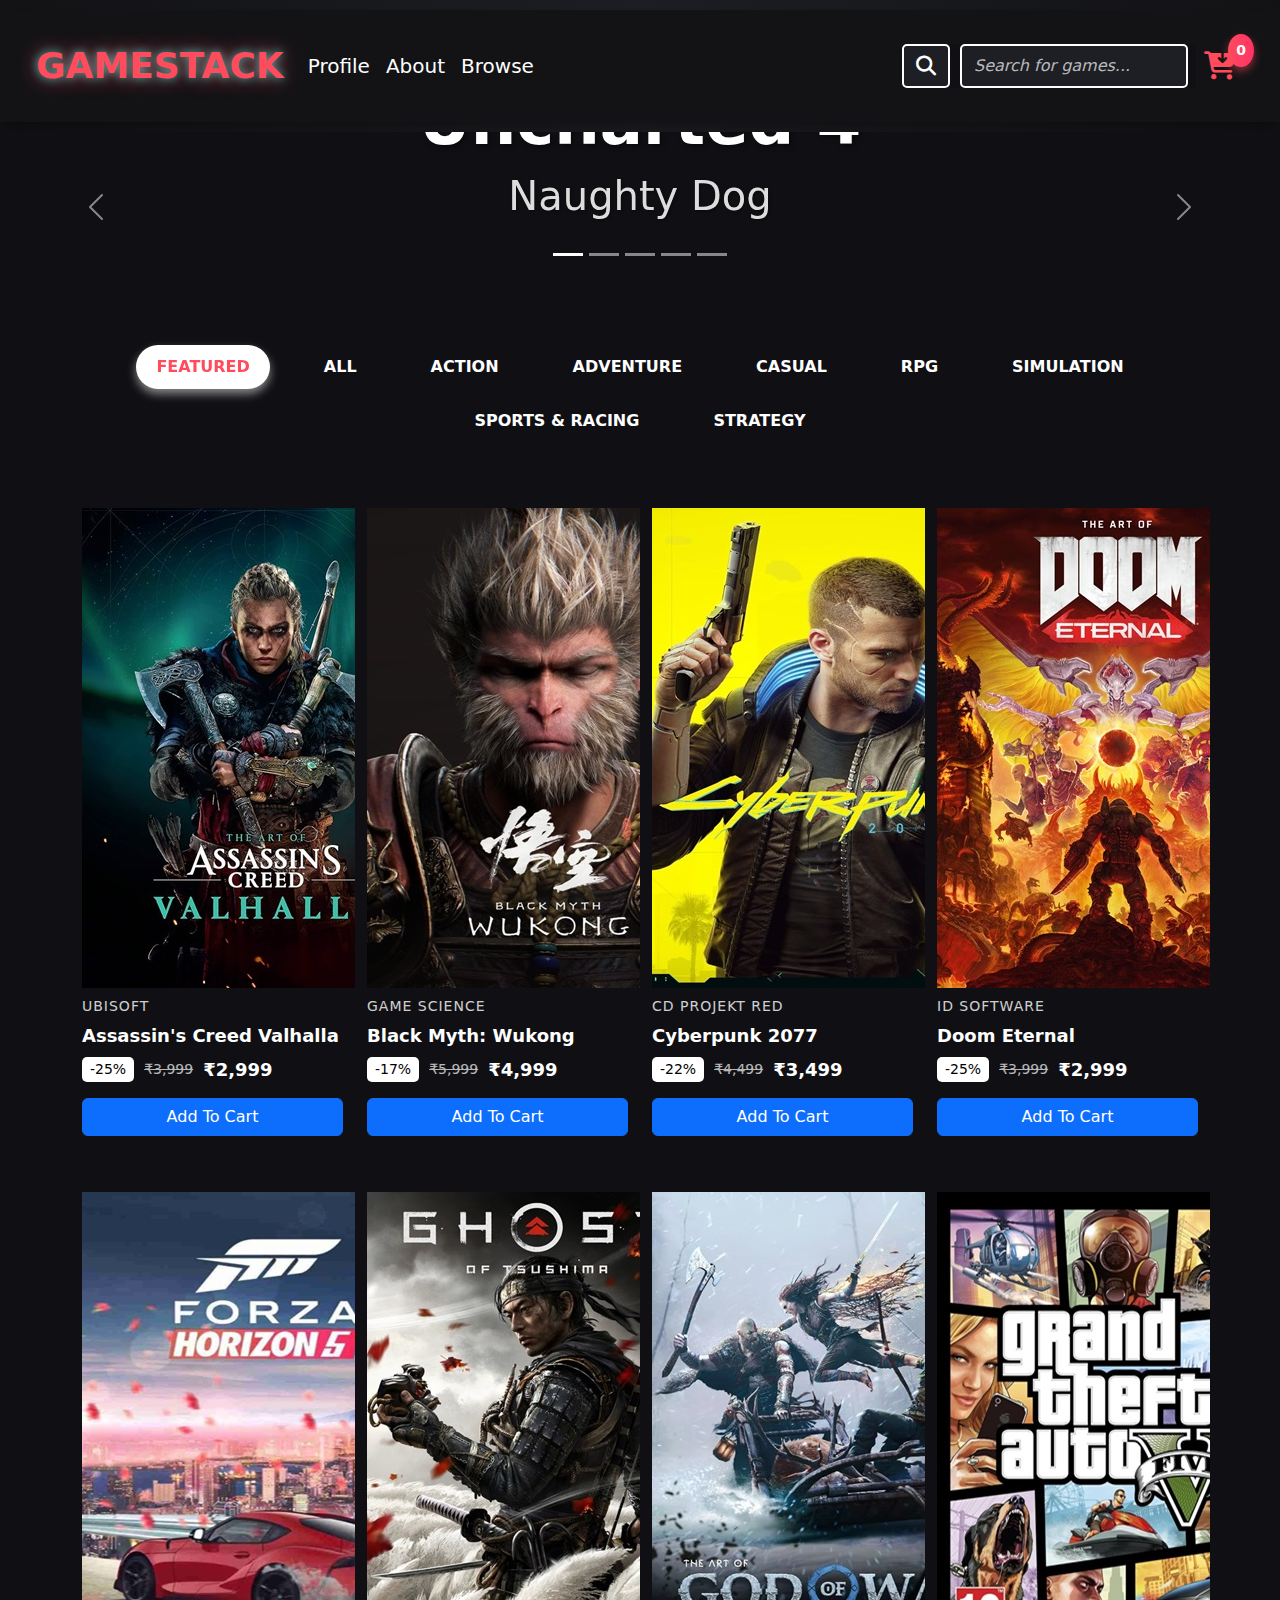
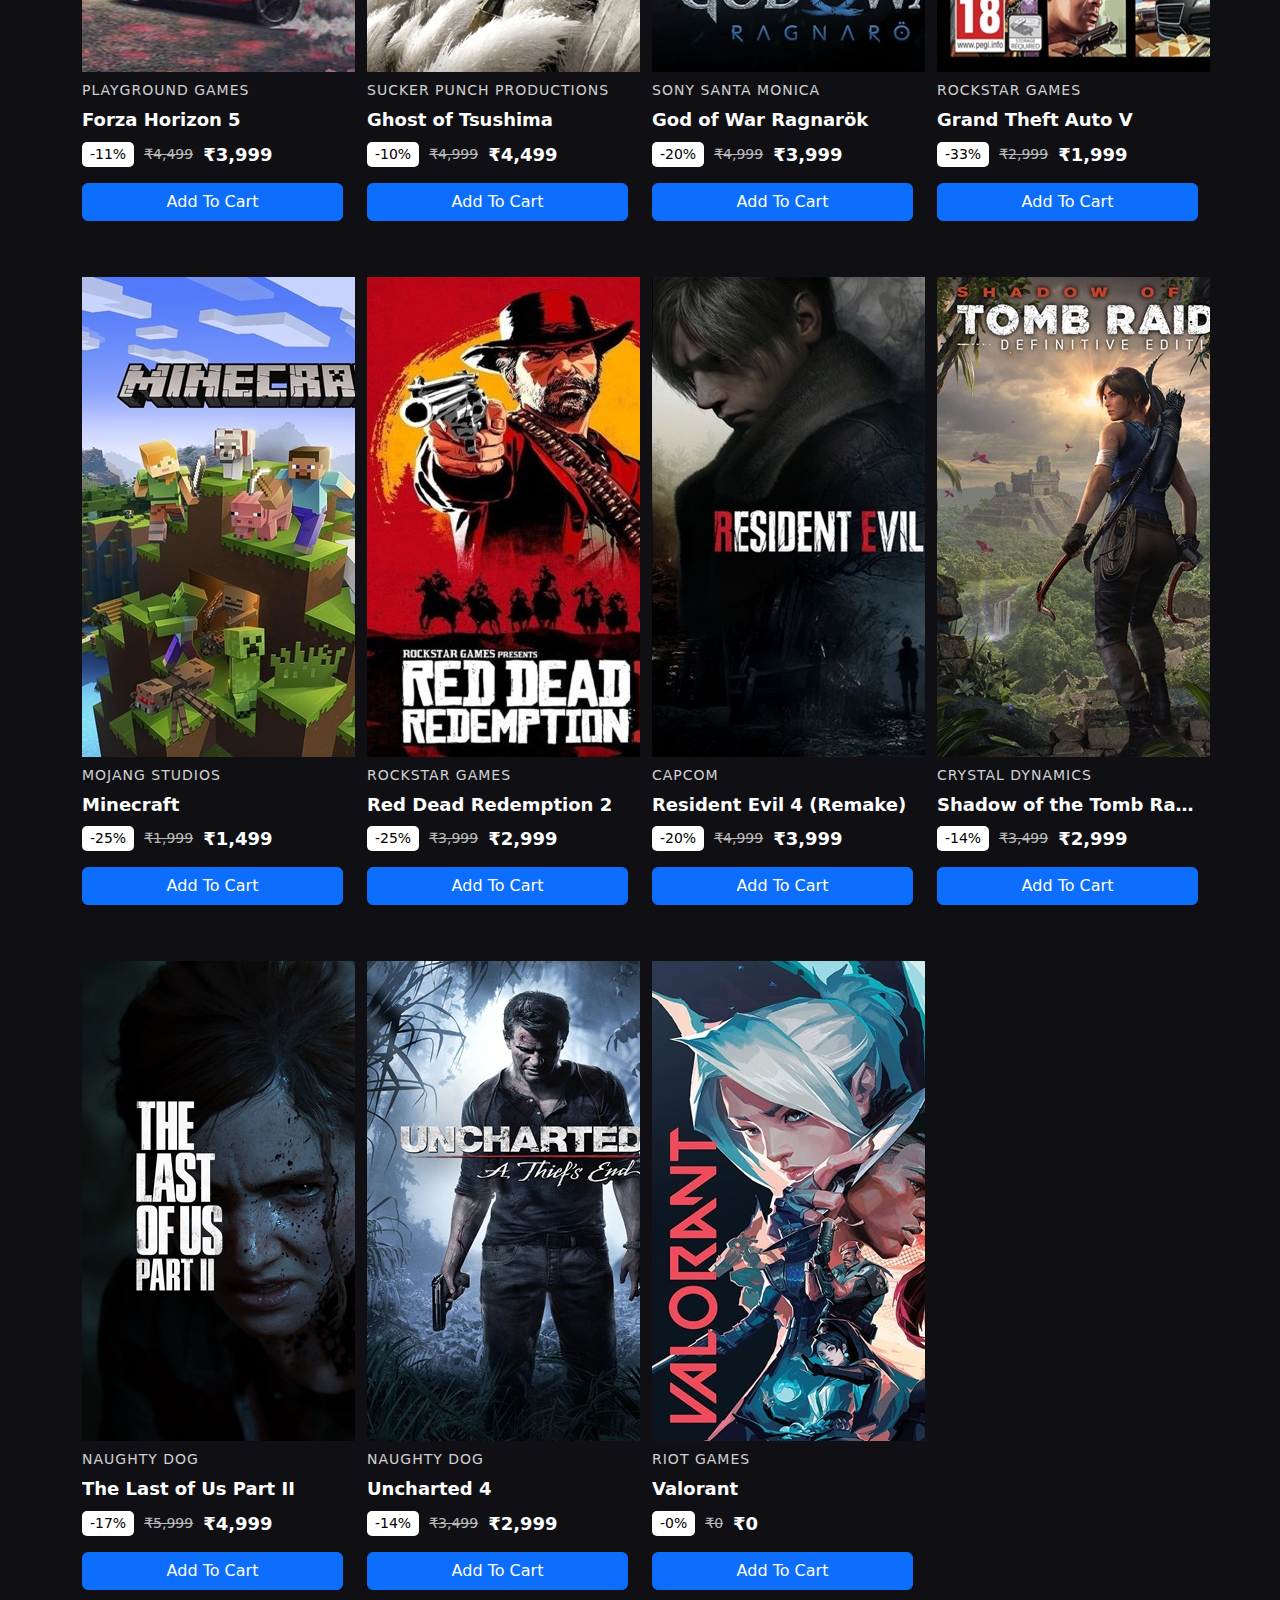
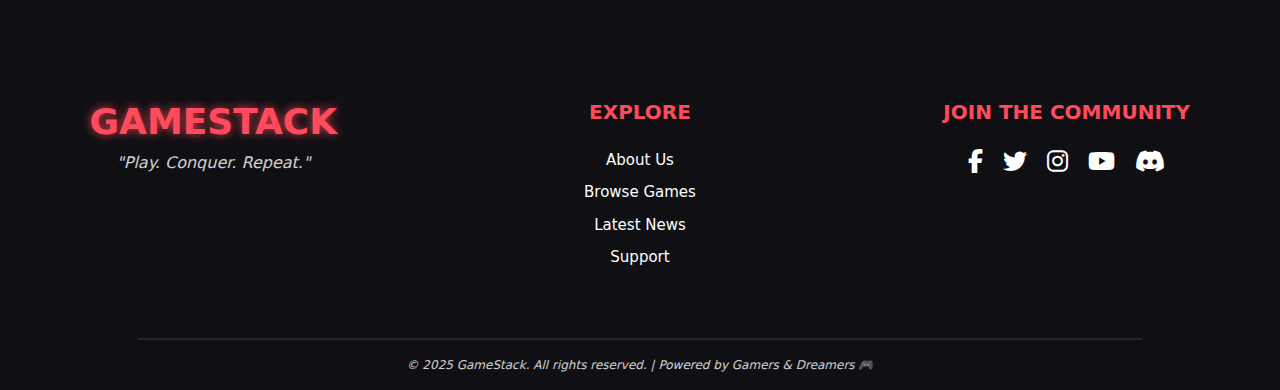
==== commit f16b0bd0: "Cards Updated" ====
--- a/index.html
+++ b/index.html
@@ -58,26 +58,51 @@
             <div id="carouselExampleIndicators" class="carousel slide" data-bs-ride="carousel">
                 <div class="carousel-indicators">
                     <button type="button" data-bs-target="#carouselExampleIndicators" data-bs-slide-to="0" class="active"></button>
-                    <button type="button" data-bs-target="#carouselExampleIndicators" data-bs-slide-to="1" ></button>
-                    <button type="button" data-bs-target="#carouselExampleIndicators" data-bs-slide-to="2" ></button>
-                    <button type="button" data-bs-target="#carouselExampleIndicators" data-bs-slide-to="3" ></button>
-                    <button type="button" data-bs-target="#carouselExampleIndicators" data-bs-slide-to="4" ></button>
+                    <button type="button" data-bs-target="#carouselExampleIndicators" data-bs-slide-to="1"></button>
+                    <button type="button" data-bs-target="#carouselExampleIndicators" data-bs-slide-to="2"></button>
+                    <button type="button" data-bs-target="#carouselExampleIndicators" data-bs-slide-to="3"></button>
+                    <button type="button" data-bs-target="#carouselExampleIndicators" data-bs-slide-to="4"></button>
                 </div>
                 <div class="carousel-inner">
+                    <!-- Slide 1 -->
                     <div class="carousel-item active">
                         <video src="Media/Videos/Uncharted4.mp4" class="d-block w-100" autoplay muted loop></video>
-                    </div>
+                        <div class="carousel-caption">
+                            <h1>Uncharted 4</h1>
+                            <p class="company">Naughty Dog</p>
+                        </div>
+                    </div>
+                    <!-- Slide 2 -->
                     <div class="carousel-item">
                         <video src="Media/Videos/Cyberpunk_2077.mp4" class="d-block w-100" autoplay muted loop></video>
-                    </div>
+                        <div class="carousel-caption">
+                            <h1>Cyberpunk 2077</h1>
+                            <p class="company">CD Projekt Red</p>
+                        </div>
+                    </div>
+                    <!-- Slide 3 -->
                     <div class="carousel-item">
                         <video src="Media/Videos/GOW_Ragnarok.mp4" class="d-block w-100" autoplay muted loop></video>
-                    </div>
+                        <div class="carousel-caption">
+                            <h1>God of War Ragnarök</h1>
+                            <p class="company">Sony Interactive Entertainment</p>
+                        </div>
+                    </div>
+                    <!-- Slide 4 -->
                     <div class="carousel-item">
                         <video src="Media/Videos/Last_Of_Us_2.mp4" class="d-block w-100" autoplay muted loop></video>
-                    </div>
+                        <div class="carousel-caption">
+                            <h1>The Last of Us Part II</h1>
+                            <p class="company">Naughty Dog</p>
+                        </div>
+                    </div>
+                    <!-- Slide 5 -->
                     <div class="carousel-item">
                         <img src="Media/Images/GTA6.png" class="d-block w-100" alt="GTA 6 Image">
+                        <div class="carousel-caption">
+                            <h1>GTA VI</h1>
+                            <p class="company">Rockstar Games</p>
+                        </div>
                     </div>
                 </div>
                 <button class="carousel-control-prev" type="button" data-bs-target="#carouselExampleIndicators" data-bs-slide="prev">
@@ -90,7 +115,8 @@
                 </button>
             </div>
         </div>
-    </section>  
+    </section>
+      
     <nav class="navbar2" id="navbar2">
         <div class="container-fluid">
             <div class="container">
--- a/CSS/style.css
+++ b/CSS/style.css
@@ -197,6 +197,34 @@
     background: none; 
 }
 
+/* General styling for the carousel caption */
+.carousel-caption {
+    position: absolute;
+    bottom: 15%;
+    left: 5%;
+    color: #fff; /* White text for visibility */
+    text-align: left;
+    background: none; /* No background for simplicity */
+}
+
+/* Game name styling */
+.carousel-caption h1 {
+    font-size: 4rem;
+    font-weight: bold;
+    margin: 0;
+    text-shadow: 2px 2px 5px rgba(0, 0, 0, 0.5); /* Subtle shadow for contrast */
+    background-color: transparent;
+}
+
+/* Company name styling */
+.carousel-caption .company {
+    font-size: 2.5rem;
+    margin-top: 5px;
+    color: #ddd; /* Slightly gray for subtle contrast */
+    text-shadow: 1px 1px 3px rgba(0, 0, 0, 0.5);
+    background-color: transparent;
+}
+
 .navbar2 {
     padding: 10px 0;
     position: sticky;
@@ -253,6 +281,8 @@
 
 .game-image {
     width: 100%;
+    height: 10px;
+    object-fit: cover;
     border-radius: 5px;
     border-bottom: 2px solid rgba(255, 255, 255, 0.2);
 }
--- a/CSS/media.css
+++ b/CSS/media.css
@@ -35,5 +35,48 @@
         transition: transform 0.3s ease;
         z-index: 10;
     }
+
+    .carousel-caption {
+        bottom: 10%;
+        left: 3%;
+    }
+
+    .carousel-caption h1 {
+        font-size: 2.5rem;
+    }
+
+    .carousel-caption .company {
+        font-size: 1.5rem;
+    }
 }
 
+@media (max-width: 768px) {
+    .carousel-caption {
+        bottom: 10%;
+        left: 3%;
+    }
+
+    .carousel-caption h1 {
+        font-size: 2rem;
+    }
+
+    .carousel-caption .company {
+        font-size: 1.2rem;
+    }
+}
+
+@media (max-width: 576px) {
+    .carousel-caption {
+        bottom: 10%;
+        left: 3%;
+    }
+
+    .carousel-caption h1 {
+        font-size: 1.2rem;
+    }
+
+    .carousel-caption .company {
+        font-size: 0.7rem;
+    }
+}
+
